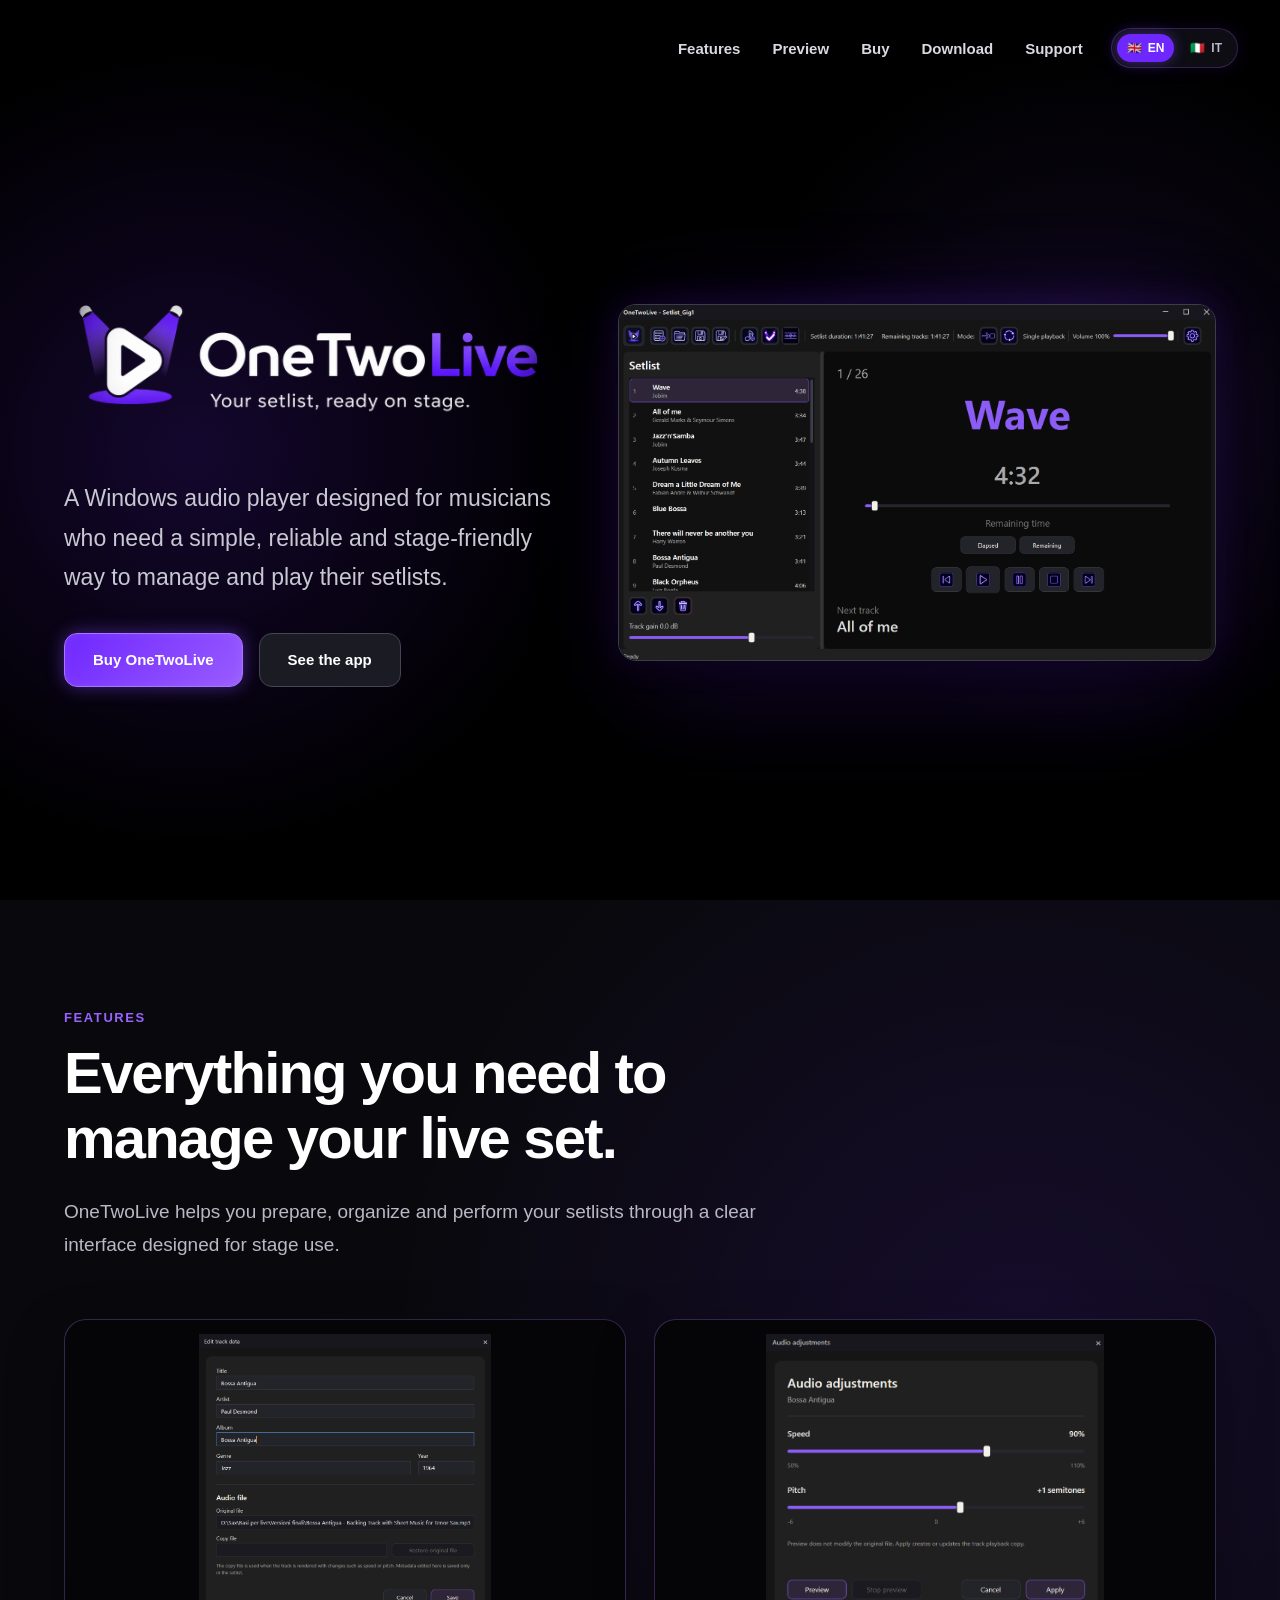
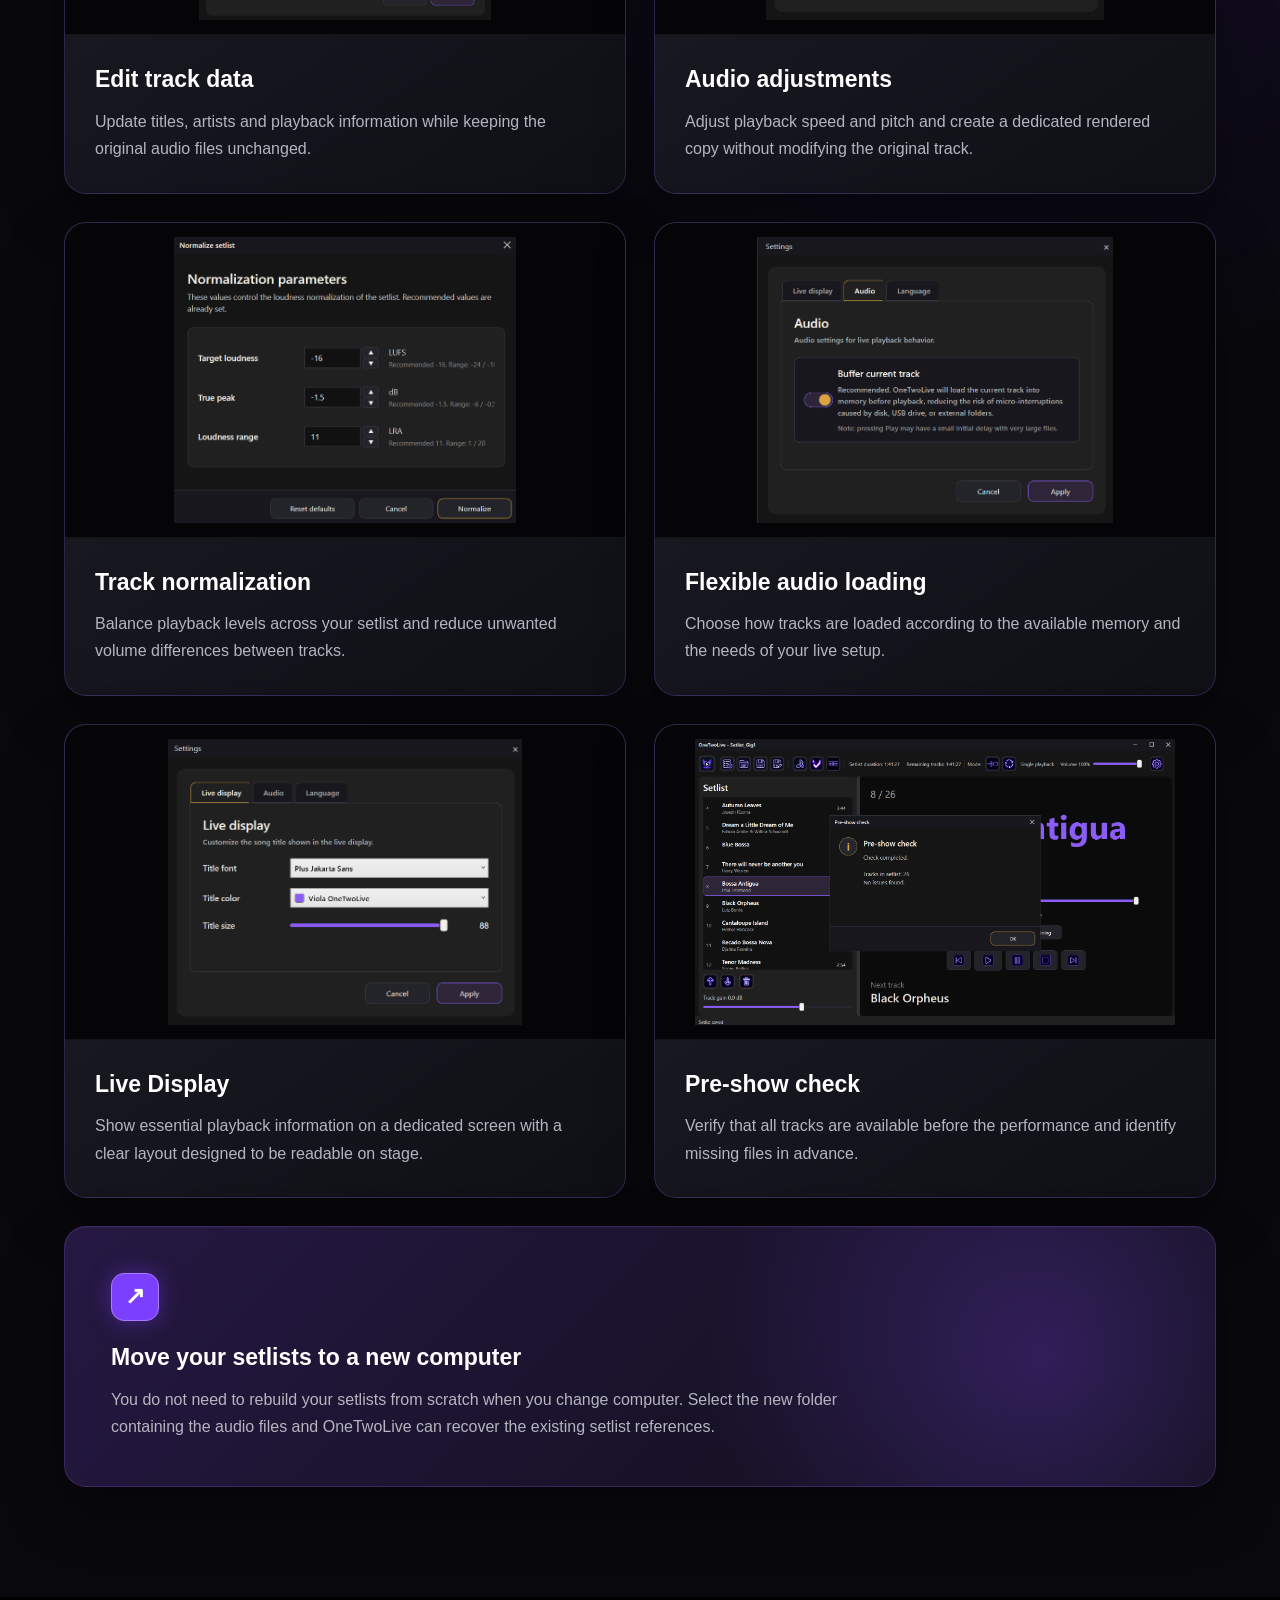
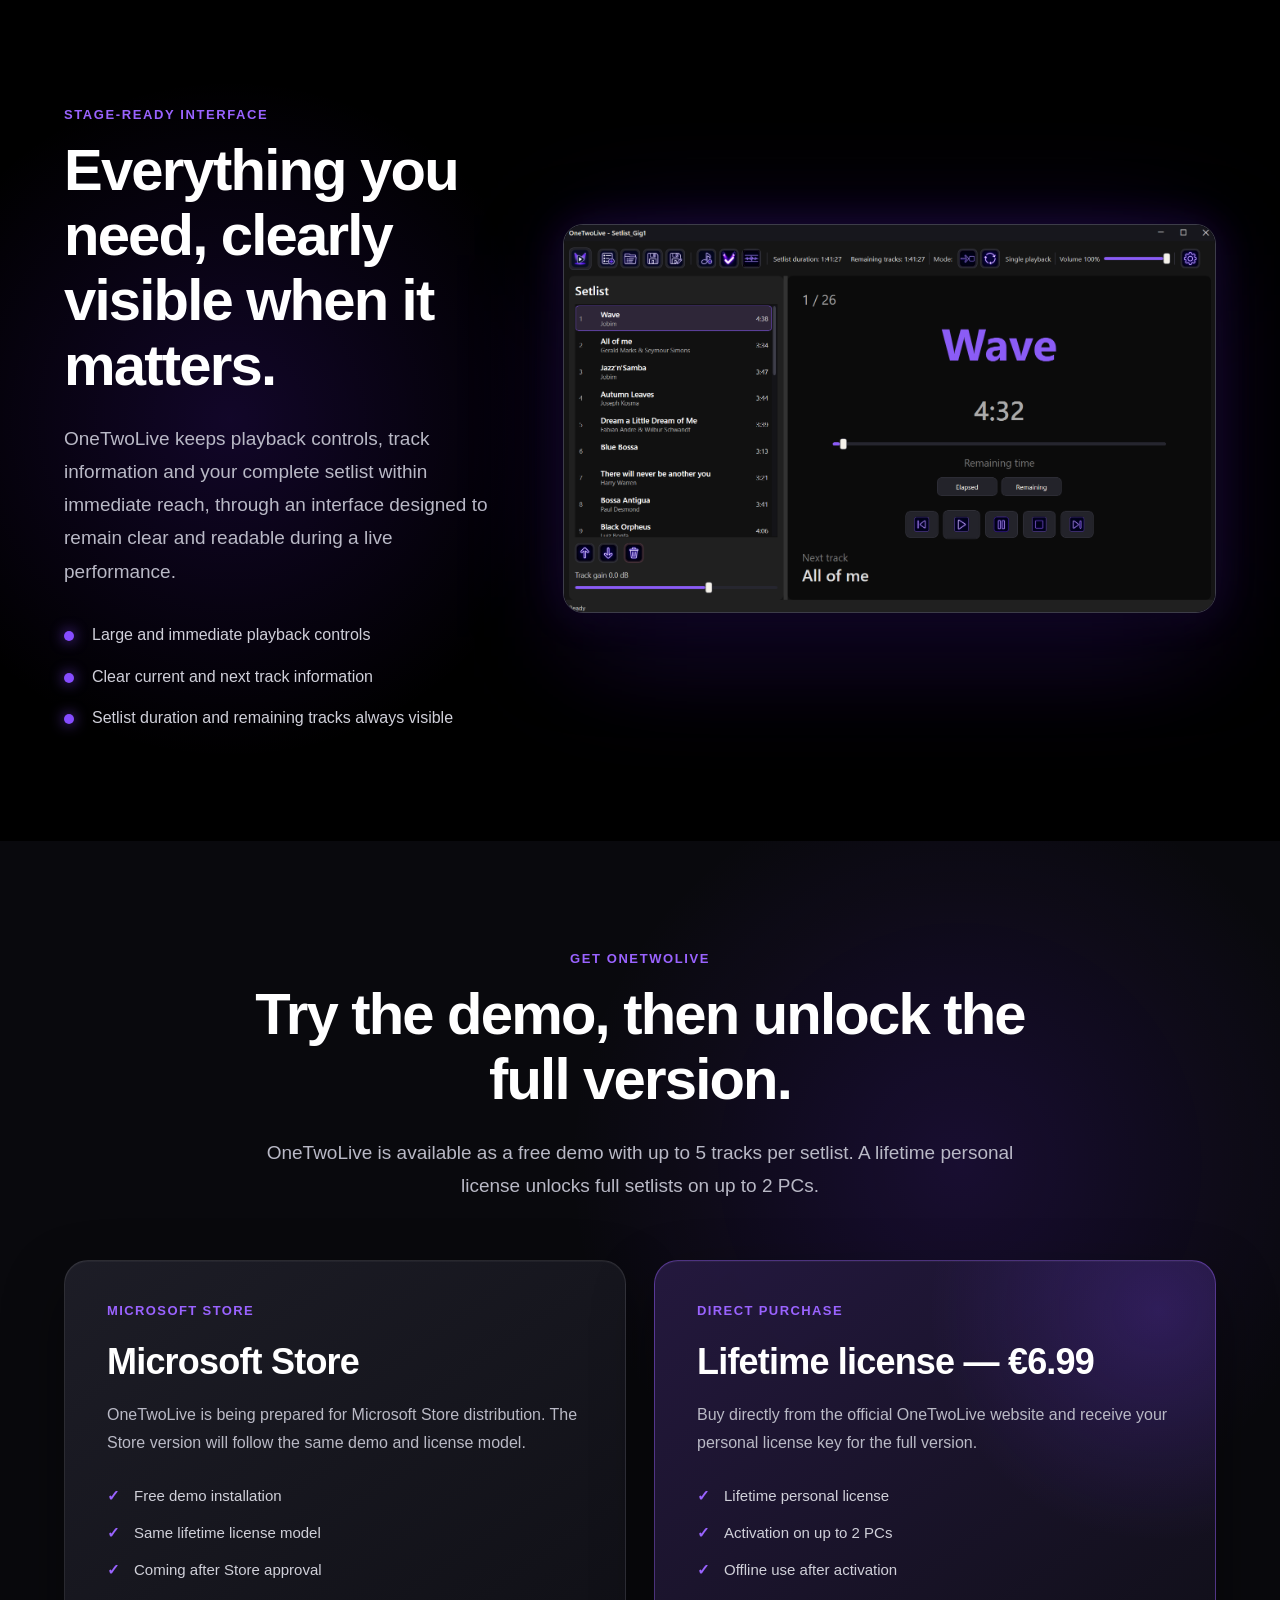
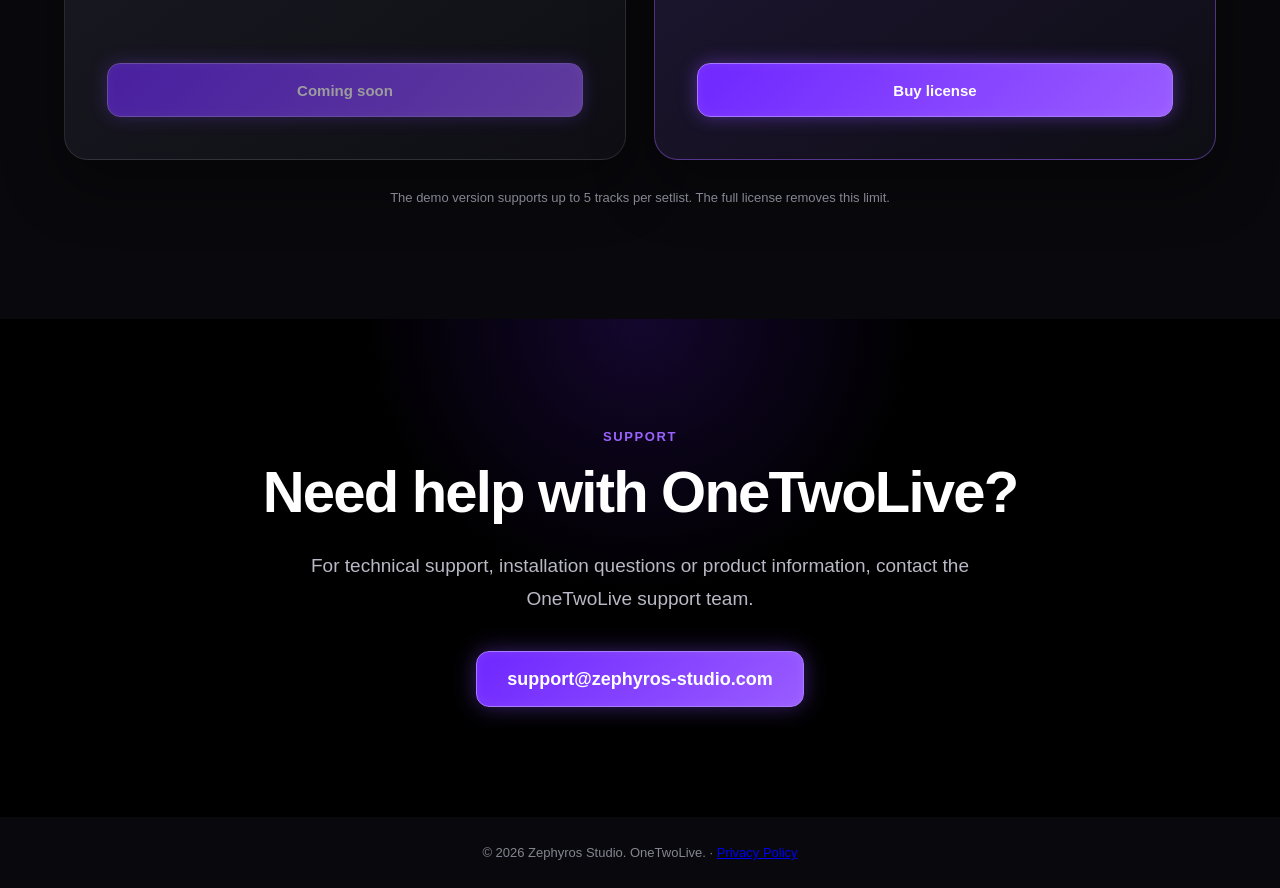
==== index.html @ 13ed81b5 "Add privacy policy pages" ====
<!DOCTYPE html>
<html lang="en">
<head>
  <meta charset="UTF-8">
  <meta name="viewport" content="width=device-width, initial-scale=1.0">
  <meta name="description" content="OneTwoLive is a Windows setlist player for musicians and live performers. Try the free demo, buy a lifetime license, and manage your live set on stage.">
  <meta property="og:type" content="website">
  <meta property="og:site_name" content="OneTwoLive">
  <meta property="og:locale" content="en_US">
  <meta property="og:title" content="OneTwoLive — Your setlist, ready on stage.">
  <meta property="og:description" content="OneTwoLive is a Windows setlist player for musicians and live performers. Try the free demo, buy a lifetime license, and manage your live set on stage.">
  <meta property="og:image" content="https://onetwolive.com/images/onetwolive-promo-square.png">

  <title>OneTwoLive — Your setlist, ready on stage.</title>

  <link rel="icon" href="images/OneTwoLive_icon.ico" type="image/x-icon">
  <link rel="stylesheet" href="styles.css">
</head>

<body>
  <header class="site-header">
  <div class="header-actions">
    <nav class="main-nav" aria-label="Main navigation">
      <a href="#features">Features</a>
      <a href="#preview">Preview</a>
      <a href="#buy">Buy</a>
      <a href="download/">Download</a>
      <a href="#support">Support</a>
    </nav>

    <div class="language-switcher" aria-label="Language selector">
      <a
        class="language-link active"
        href="index.html"
        lang="en"
        aria-current="page"
      >
        <span aria-hidden="true">🇬🇧</span>
        EN
      </a>

      <a
        class="language-link"
        href="it/index.html"
        lang="it"
      >
        <span aria-hidden="true">🇮🇹</span>
        IT
      </a>
    </div>
  </div>
</header>

  <main>
    <section class="hero">
      <div class="hero-content">
        <img
          class="hero-logo"
          src="images/onetwolive-logo-horizontal-dark.png"
          alt="OneTwoLive — Your setlist, ready on stage."
        >

        <p class="hero-description">
          A Windows audio player designed for musicians who need
          a simple, reliable and stage-friendly way to manage
          and play their setlists.
        </p>

        <div class="hero-actions">
          <a class="primary-button" href="buy/">
            Buy OneTwoLive
          </a>

          <a class="secondary-button" href="#preview">
            See the app
          </a>
        </div>
      </div>

      <div class="hero-preview">
        <img
          src="images/onetwolive-app-screenshot.png"
          alt="OneTwoLive application interface"
        >
      </div>
    </section>
    <section id="features" class="features-section">
  <div class="section-container">
    <p class="section-label">Features</p>

    <h2>Everything you need to manage your live set.</h2>

    <p class="section-intro">
      OneTwoLive helps you prepare, organize and perform your setlists
      through a clear interface designed for stage use.
    </p>

    <div class="features-grid">
      <article class="feature-card">
        <img
          src="images/onetwolive-feature-edit-track-data.png"
          alt="Edit track data in OneTwoLive"
        >

        <div class="feature-content">
          <h3>Edit track data</h3>

          <p>
            Update titles, artists and playback information while keeping
            the original audio files unchanged.
          </p>
        </div>
      </article>

      <article class="feature-card">
        <img
          src="images/onetwolive-feature-audio-adjustment.png"
          alt="Audio adjustment in OneTwoLive"
        >

        <div class="feature-content">
          <h3>Audio adjustments</h3>

          <p>
            Adjust playback speed and pitch and create a dedicated rendered
            copy without modifying the original track.
          </p>
        </div>
      </article>

      <article class="feature-card">
        <img
          src="images/onetwolive-feature-normalization.png"
          alt="Track normalization in OneTwoLive"
        >

        <div class="feature-content">
          <h3>Track normalization</h3>

          <p>
            Balance playback levels across your setlist and reduce unwanted
            volume differences between tracks.
          </p>
        </div>
      </article>

      <article class="feature-card">
        <img
          src="images/onetwolive-feature-buffer-current-track.png"
          alt="Audio buffering settings in OneTwoLive"
        >

        <div class="feature-content">
          <h3>Flexible audio loading</h3>

          <p>
            Choose how tracks are loaded according to the available memory
            and the needs of your live setup.
          </p>
        </div>
      </article>

      <article class="feature-card">
        <img
          src="images/onetwolive-feature-live-display.png"
          alt="Live Display settings in OneTwoLive"
        >

        <div class="feature-content">
          <h3>Live Display</h3>

          <p>
            Show essential playback information on a dedicated screen with
            a clear layout designed to be readable on stage.
          </p>
        </div>
      </article>

      <article class="feature-card">
        <img
          src="images/onetwolive-feature-pre-show-check.png"
          alt="Pre-show check in OneTwoLive"
        >

        <div class="feature-content">
          <h3>Pre-show check</h3>

          <p>
            Verify that all tracks are available before the performance and
            identify missing files in advance.
          </p>
        </div>
      </article>

      <article class="feature-card feature-card-text">
        <div class="feature-content">
          <p class="feature-icon" aria-hidden="true">↗</p>

          <h3>Move your setlists to a new computer</h3>

          <p>
            You do not need to rebuild your setlists from scratch when you
            change computer. Select the new folder containing the audio files
            and OneTwoLive can recover the existing setlist references.
          </p>
        </div>
      </article>
    </div>
  </div>
</section>
<section id="preview" class="preview-section">
  <div class="section-container preview-container">
    <div class="preview-copy">
      <p class="section-label">Stage-ready interface</p>

      <h2>Everything you need, clearly visible when it matters.</h2>

      <p class="section-intro">
        OneTwoLive keeps playback controls, track information and your
        complete setlist within immediate reach, through an interface
        designed to remain clear and readable during a live performance.
      </p>

      <ul class="preview-list">
        <li>Large and immediate playback controls</li>
        <li>Clear current and next track information</li>
        <li>Setlist duration and remaining tracks always visible</li>
      </ul>
    </div>

    <div class="preview-image">
      <img
        src="images/onetwolive-app-screenshot.png"
        alt="OneTwoLive main application interface"
      >
    </div>
  </div>
</section>
<section id="buy" class="buy-section">
  <div class="section-container">
    <div class="buy-heading">
      <p class="section-label">Get OneTwoLive</p>

      <h2>Try the demo, then unlock the full version.</h2>

      <p class="section-intro">
        OneTwoLive is available as a free demo with up to 5 tracks per setlist.
        A lifetime personal license unlocks full setlists on up to 2 PCs.
      </p>
    </div>

    <div class="buy-grid">
      <article class="buy-card">
        <p class="buy-card-label">Microsoft Store</p>

        <h3>Microsoft Store</h3>

        <p>
          OneTwoLive is being prepared for Microsoft Store distribution.
          The Store version will follow the same demo and license model.
        </p>

        <ul class="buy-benefits">
          <li>Free demo installation</li>
          <li>Same lifetime license model</li>
          <li>Coming after Store approval</li>
        </ul>

        <a
          class="primary-button buy-button"
          href="#"
          aria-disabled="true"
        >
          Coming soon
        </a>
      </article>

      <article class="buy-card buy-card-direct">
        <p class="buy-card-label">Direct purchase</p>

        <h3>Lifetime license — €6.99</h3>

        <p>
          Buy directly from the official OneTwoLive website and receive
          your personal license key for the full version.
        </p>

        <ul class="buy-benefits">
          <li>Lifetime personal license</li>
          <li>Activation on up to 2 PCs</li>
          <li>Offline use after activation</li>
        </ul>

        <a
          class="primary-button buy-button"
          href="buy/"
        >
          Buy license
        </a>
      </article>
    </div>

    <p class="buy-note">
      The demo version supports up to 5 tracks per setlist. The full license removes this limit.
    </p>
  </div>
</section>
<section id="support" class="support-section">
  <div class="section-container support-container">
    <p class="section-label">Support</p>

    <h2>Need help with OneTwoLive?</h2>

    <p class="section-intro">
      For technical support, installation questions or product information,
      contact the OneTwoLive support team.
    </p>

    <a
      class="support-email"
      href="mailto:support@zephyros-studio.com"
    >
      support@zephyros-studio.com
    </a>
  </div>
</section>
  </main>
  <footer class="site-footer">
  <p>
    © 2026 Zephyros Studio. OneTwoLive.
    · <a href="/privacy/">Privacy Policy</a>
  </p>
</footer>
</body>
</html>
---- styles.css ----
* {
  box-sizing: border-box;
}

html {
  scroll-behavior: smooth;
}

body {
  margin: 0;
  min-height: 100vh;

  font-family: Arial, sans-serif;
  color: #ffffff;
  background: #000000;
}

.site-header {
  position: absolute;
  top: 0;
  left: 0;
  z-index: 10;

  width: 100%;
  padding: 28px 42px;

  display: flex;
  justify-content: flex-end;
}

.header-actions {
  display: flex;
  align-items: center;
  gap: 28px;
}

.language-switcher {
  display: flex;
  align-items: center;
  gap: 6px;

  padding: 5px;

  background: rgba(18, 18, 26, 0.74);
  border: 1px solid rgba(155, 99, 255, 0.25);
  border-radius: 999px;

  backdrop-filter: blur(10px);
  box-shadow: 0 0 18px rgba(111, 39, 255, 0.12);
}

.language-link {
  display: inline-flex;
  align-items: center;
  gap: 6px;

  padding: 7px 10px;

  color: #b9b9c6;
  border-radius: 999px;

  font-size: 12px;
  font-weight: 700;
  text-decoration: none;

  transition:
    color 0.2s ease,
    background 0.2s ease,
    box-shadow 0.2s ease;
}

.language-link:hover {
  color: #ffffff;
  background: rgba(255, 255, 255, 0.08);
}

.language-link.active {
  color: #ffffff;
  background: #6f27ff;
  box-shadow: 0 0 14px rgba(134, 76, 255, 0.45);
}

.main-nav {
  display: flex;
  align-items: center;
  gap: 32px;
}

.main-nav a {
  position: relative;

  color: #d9d9e3;
  font-size: 15px;
  font-weight: 600;
  text-decoration: none;
}

.main-nav a::after {
  content: "";

  position: absolute;
  left: 0;
  bottom: -8px;

  width: 0;
  height: 2px;

  background: #864cff;
  box-shadow: 0 0 10px rgba(134, 76, 255, 0.9);

  transition: width 0.25s ease;
}

.main-nav a:hover {
  color: #ffffff;
}

.main-nav a:hover::after {
  width: 100%;
}

.hero {
  min-height: 100vh;
  padding: 135px 5vw 70px;

  display: grid;
  grid-template-columns: minmax(0, 0.9fr) minmax(0, 1.1fr);
  align-items: center;
  gap: 64px;

  background:
    radial-gradient(
      circle at 15% 50%,
      rgba(111, 39, 255, 0.18),
      transparent 34%
    ),
    radial-gradient(
      circle at 85% 45%,
      rgba(134, 76, 255, 0.12),
      transparent 30%
    ),
    #000000;
}

.hero-content {
  max-width: 650px;
}

.hero-logo {
  display: block;
  mix-blend-mode: screen;
  width: min(100%, 700px);
  height: auto;
  margin-bottom: 38px;
}

.hero-description {
  max-width: 620px;
  margin: 0 0 36px;

  color: #c8c8d2;
  font-size: clamp(18px, 2vw, 23px);
  line-height: 1.7;
}

.hero-actions {
  display: flex;
  flex-wrap: wrap;
  gap: 16px;
}

.primary-button,
.secondary-button {
  min-height: 54px;
  padding: 0 28px;

  display: inline-flex;
  align-items: center;
  justify-content: center;

  border-radius: 13px;

  font-size: 15px;
  font-weight: 700;
  text-decoration: none;

  transition:
    transform 0.2s ease,
    box-shadow 0.2s ease,
    background 0.2s ease;
}

.primary-button {
  color: #ffffff;
  background: linear-gradient(135deg, #6f27ff, #995cff);
  border: 1px solid #a775ff;

  box-shadow:
    0 0 18px rgba(134, 76, 255, 0.45),
    inset 0 0 12px rgba(255, 255, 255, 0.08);
}

.primary-button:hover {
  transform: translateY(-2px);

  box-shadow:
    0 0 28px rgba(134, 76, 255, 0.7),
    inset 0 0 12px rgba(255, 255, 255, 0.12);
}

.secondary-button {
  color: #ffffff;
  background: #1b1b24;
  border: 1px solid #454554;
}

.secondary-button:hover {
  transform: translateY(-2px);
  background: #252531;
  box-shadow: 0 0 20px rgba(134, 76, 255, 0.2);
}

.hero-preview {
  position: relative;
}

.hero-preview::before {
  content: "";

  position: absolute;
  inset: 8% 5% -4% 5%;
  z-index: 0;

  background: rgba(111, 39, 255, 0.3);
  filter: blur(55px);
}

.hero-preview img {
  position: relative;
  z-index: 1;

  display: block;
  width: 100%;
  height: auto;

  border: 1px solid #3d3d49;
  border-radius: 18px;

  box-shadow:
    0 28px 70px rgba(0, 0, 0, 0.65),
    0 0 35px rgba(111, 39, 255, 0.18);
}

.section-container {
  width: min(1180px, 100%);
  margin: 0 auto;
}

.features-section {
  padding: 110px 5vw;
  background:
    radial-gradient(
      circle at 80% 20%,
      rgba(111, 39, 255, 0.13),
      transparent 30%
    ),
    #09090d;
}

.section-label {
  margin: 0 0 16px;

  color: #9a63ff;
  font-size: 13px;
  font-weight: 700;
  letter-spacing: 1.6px;
  text-transform: uppercase;
}

.features-section h2 {
  max-width: 820px;
  margin: 0 0 24px;

  color: #ffffff;
  font-size: clamp(36px, 5vw, 58px);
  line-height: 1.12;
  letter-spacing: -1.8px;
}

.section-intro {
  max-width: 760px;
  margin: 0 0 58px;

  color: #b9b9c6;
  font-size: 19px;
  line-height: 1.75;
}

.features-grid {
  display: grid;
  grid-template-columns: repeat(2, minmax(0, 1fr));
  gap: 28px;
}

.feature-card {
  overflow: hidden;

  display: flex;
  flex-direction: column;

  background: linear-gradient(
    145deg,
    rgba(30, 30, 40, 0.96),
    rgba(15, 15, 22, 0.98)
  );

  border: 1px solid rgba(155, 99, 255, 0.22);
  border-radius: 22px;

  box-shadow:
    0 22px 55px rgba(0, 0, 0, 0.34),
    inset 0 1px 0 rgba(255, 255, 255, 0.03);

  transition:
    transform 0.25s ease,
    border-color 0.25s ease,
    box-shadow 0.25s ease;
}

.feature-card:hover {
  transform: translateY(-5px);
  border-color: rgba(155, 99, 255, 0.52);

  box-shadow:
    0 28px 68px rgba(0, 0, 0, 0.46),
    0 0 26px rgba(111, 39, 255, 0.12);
}

.feature-card > img {
  display: block;
  width: 100%;
  aspect-ratio: 16 / 9;
  padding: 14px;

  object-fit: contain;
  object-position: center;

  background: #050507;
  border-bottom: 1px solid rgba(255, 255, 255, 0.06);
}

.feature-content {
  padding: 30px;
}

.feature-content h3 {
  margin: 0 0 14px;

  color: #ffffff;
  font-size: 23px;
  line-height: 1.25;
}

.feature-content p {
  margin: 0;

  color: #b5b5c0;
  font-size: 16px;
  line-height: 1.7;
}

.feature-card-text {
  grid-column: 1 / -1;

  min-height: 260px;

  justify-content: center;

  background:
    radial-gradient(
      circle at 85% 50%,
      rgba(133, 71, 255, 0.26),
      transparent 34%
    ),
    linear-gradient(
      135deg,
      rgba(39, 25, 70, 0.96),
      rgba(15, 15, 22, 0.98)
    );
}

.feature-card-text .feature-content {
  max-width: 820px;
  padding: 46px;
}

.feature-icon {
  width: 48px;
  height: 48px;
  margin: 0 0 22px !important;

  display: flex;
  align-items: center;
  justify-content: center;

  color: #ffffff !important;
  background: #7b3fff;
  border: 1px solid #aa7aff;
  border-radius: 13px;

  font-size: 24px !important;
  font-weight: 700;

  box-shadow: 0 0 22px rgba(123, 63, 255, 0.42);
}

.preview-section {
  padding: 110px 5vw;
  background:
    radial-gradient(
      circle at 18% 50%,
      rgba(111, 39, 255, 0.16),
      transparent 30%
    ),
    #000000;
}

.preview-container {
  display: grid;
  grid-template-columns: minmax(0, 0.8fr) minmax(0, 1.2fr);
  align-items: center;
  gap: 64px;
}

.preview-copy h2 {
  max-width: 720px;
  margin: 0 0 24px;

  color: #ffffff;
  font-size: clamp(36px, 5vw, 58px);
  line-height: 1.12;
  letter-spacing: -1.8px;
}

.preview-copy .section-intro {
  margin-bottom: 34px;
}

.preview-list {
  margin: 0;
  padding: 0;

  display: grid;
  gap: 16px;

  list-style: none;
}

.preview-list li {
  position: relative;
  padding-left: 28px;

  color: #d0d0da;
  font-size: 16px;
  line-height: 1.6;
}

.preview-list li::before {
  content: "";

  position: absolute;
  top: 9px;
  left: 0;

  width: 10px;
  height: 10px;

  background: #864cff;
  border-radius: 50%;

  box-shadow: 0 0 14px rgba(134, 76, 255, 0.85);
}

.preview-image {
  position: relative;
}

.preview-image::before {
  content: "";

  position: absolute;
  inset: 8% 4% -6% 4%;
  z-index: 0;

  background: rgba(111, 39, 255, 0.32);
  filter: blur(60px);
}

.preview-image img {
  position: relative;
  z-index: 1;

  display: block;
  width: 100%;
  height: auto;

  border: 1px solid #3d3d49;
  border-radius: 20px;

  box-shadow:
    0 30px 80px rgba(0, 0, 0, 0.72),
    0 0 40px rgba(111, 39, 255, 0.2);
}

.buy-section {
  padding: 110px 5vw;

  background:
    radial-gradient(
      circle at 75% 30%,
      rgba(111, 39, 255, 0.15),
      transparent 32%
    ),
    #09090d;
}

.buy-heading {
  text-align: center;
}

.buy-heading h2 {
  max-width: 820px;
  margin: 0 auto 24px;

  color: #ffffff;
  font-size: clamp(36px, 5vw, 58px);
  line-height: 1.12;
  letter-spacing: -1.8px;
}

.buy-heading .section-intro {
  margin-left: auto;
  margin-right: auto;
}

.buy-grid {
  display: grid;
  grid-template-columns: repeat(2, minmax(0, 1fr));
  gap: 28px;
}

.buy-card {
  min-height: 500px;
  padding: 42px;

  display: flex;
  flex-direction: column;
  align-items: flex-start;

  background: linear-gradient(
    145deg,
    rgba(30, 30, 40, 0.96),
    rgba(14, 14, 20, 0.99)
  );

  border: 1px solid rgba(255, 255, 255, 0.1);
  border-radius: 24px;

  box-shadow:
    0 24px 60px rgba(0, 0, 0, 0.4),
    inset 0 1px 0 rgba(255, 255, 255, 0.04);
}

.buy-card-direct {
  border-color: rgba(155, 99, 255, 0.42);

  background:
    radial-gradient(
      circle at 90% 10%,
      rgba(123, 63, 255, 0.22),
      transparent 34%
    ),
    linear-gradient(
      145deg,
      rgba(37, 25, 64, 0.96),
      rgba(14, 14, 20, 0.99)
    );
}

.buy-card-label {
  margin: 0 0 22px;

  color: #9a63ff;
  font-size: 13px;
  font-weight: 700;
  letter-spacing: 1.4px;
  text-transform: uppercase;
}

.buy-card h3 {
  margin: 0 0 18px;

  color: #ffffff;
  font-size: clamp(27px, 3vw, 36px);
  line-height: 1.2;
  letter-spacing: -0.8px;
}

.buy-card > p:not(.buy-card-label) {
  margin: 0 0 28px;

  color: #b9b9c5;
  font-size: 16px;
  line-height: 1.7;
}

.buy-benefits {
  margin: 0 0 34px;
  padding: 0;

  display: grid;
  gap: 14px;

  list-style: none;
}

.buy-benefits li {
  position: relative;
  padding-left: 27px;

  color: #d0d0d9;
  font-size: 15px;
  line-height: 1.55;
}

.buy-benefits li::before {
  content: "✓";

  position: absolute;
  top: 0;
  left: 0;

  color: #9a63ff;
  font-weight: 700;
}

.buy-button {
  width: 100%;
  margin-top: auto;
}

.buy-button[aria-disabled="true"] {
  cursor: not-allowed;
  opacity: 0.58;
  pointer-events: none;
}

.buy-note {
  margin: 28px 0 0;

  color: #858592;
  font-size: 13px;
  line-height: 1.6;
  text-align: center;
}

.support-section {
  padding: 110px 5vw;
  background:
    radial-gradient(
      circle at 50% 0%,
      rgba(111, 39, 255, 0.18),
      transparent 34%
    ),
    #000000;
}

.support-container {
  text-align: center;
}

.support-section h2 {
  max-width: 820px;
  margin: 0 auto 24px;

  color: #ffffff;
  font-size: clamp(36px, 5vw, 58px);
  line-height: 1.12;
  letter-spacing: -1.8px;
}

.support-section .section-intro {
  max-width: 720px;
  margin: 0 auto 36px;
}

.support-email {
  display: inline-flex;
  align-items: center;
  justify-content: center;

  min-height: 56px;
  padding: 0 30px;

  color: #ffffff;
  background: linear-gradient(135deg, #6f27ff, #995cff);
  border: 1px solid #aa7aff;
  border-radius: 13px;

  font-size: clamp(15px, 2vw, 18px);
  font-weight: 700;
  text-decoration: none;

  box-shadow:
    0 0 22px rgba(134, 76, 255, 0.42),
    inset 0 0 12px rgba(255, 255, 255, 0.08);

  transition:
    transform 0.2s ease,
    box-shadow 0.2s ease;
}

.support-email:hover {
  transform: translateY(-3px);

  box-shadow:
    0 0 32px rgba(134, 76, 255, 0.68),
    inset 0 0 12px rgba(255, 255, 255, 0.12);
}

.site-footer {
  padding: 28px 24px;

  color: #858592;
  background: #09090d;

  font-size: 13px;
  text-align: center;
}

.site-footer p {
  margin: 0;
}

@media (max-width: 1000px) {
  .hero {
    grid-template-columns: 1fr;
    gap: 48px;
  }

  .hero-content {
    max-width: 760px;
    margin: 0 auto;
    text-align: center;
  }

  .hero-logo {
    margin-left: auto;
    margin-right: auto;
  }

  .hero-description {
    margin-left: auto;
    margin-right: auto;
  }

  .hero-actions {
    justify-content: center;
  }

  .hero-preview {
    width: min(100%, 900px);
    margin: 0 auto;
  }

    .features-grid {
    grid-template-columns: 1fr;
  }

  .feature-card-text {
    grid-column: auto;
  }
    .preview-container {
    grid-template-columns: 1fr;
    gap: 44px;
  }

  .preview-copy {
    text-align: center;
  }

  .preview-copy .section-intro {
    margin-left: auto;
    margin-right: auto;
  }

  .preview-list {
    width: fit-content;
    margin: 0 auto;
    text-align: left;
  }
    .buy-grid {
    grid-template-columns: 1fr;
  }

  .buy-card {
    min-height: 0;
  }
}

@media (max-width: 700px) {
  .site-header {
    padding: 22px 18px;
  }

  .main-nav {
    gap: 16px;
  }

  .main-nav a {
    font-size: 13px;
  }

  .hero {
    padding: 115px 18px 54px;
  }

  .hero-actions {
    flex-direction: column;
  }

  .primary-button,
  .secondary-button {
    width: 100%;
  }
    .features-section {
    padding: 80px 18px;
  }

  .section-intro {
    margin-bottom: 42px;
  }

  .feature-content {
    padding: 25px;
  }

  .feature-card-text .feature-content {
    padding: 32px 25px;
  }
    .preview-section {
    padding: 80px 18px;
  }
    .buy-section {
    padding: 80px 18px;
  }

  .buy-card {
    padding: 32px 26px;
  }
    .support-section {
    padding: 80px 18px;
  }

  .support-email {
    width: 100%;
    padding: 0 18px;
  }
    .header-actions {
    gap: 14px;
  }

  .language-switcher {
    gap: 2px;
    padding: 3px;
  }

  .language-link {
    padding: 6px 7px;
    font-size: 11px;
  }
}

@media (max-width: 470px) {
  .main-nav {
    width: 100%;
    justify-content: space-between;
    gap: 8px;
  }

  .main-nav a {
    font-size: 12px;
  }
    .header-actions {
    width: 100%;
    justify-content: space-between;
  }
}

.site-header-static {
  position: relative;
  background: rgba(5, 5, 8, 0.94);
  border-bottom: 1px solid rgba(155, 99, 255, 0.18);
}

.page-hero {
  padding: 105px 5vw 90px;
  background:
    radial-gradient(circle at 18% 34%, rgba(111, 39, 255, 0.18), transparent 32%),
    radial-gradient(circle at 86% 46%, rgba(134, 76, 255, 0.12), transparent 30%),
    #000000;
}

.compact-page-hero {
  min-height: calc(100vh - 110px);
  display: flex;
  align-items: center;
}

.page-hero-grid {
  display: grid;
  grid-template-columns: minmax(0, 0.95fr) minmax(280px, 0.75fr);
  align-items: center;
  gap: 56px;
}

.page-hero h1 {
  max-width: 840px;
  margin: 0 0 26px;
  color: #ffffff;
  font-size: clamp(42px, 6vw, 72px);
  line-height: 1.06;
  letter-spacing: -2px;
}

.page-actions {
  margin-top: 28px;
}

.page-note {
  margin: 22px 0 0;
  color: #9696a4;
  font-size: 14px;
  line-height: 1.65;
}

.page-note code {
  color: #d8c8ff;
  background: rgba(255, 255, 255, 0.07);
  border: 1px solid rgba(155, 99, 255, 0.25);
  border-radius: 6px;
  padding: 2px 6px;
}

.license-price-card {
  width: fit-content;
  padding: 18px 22px;
  display: grid;
  gap: 4px;
  background: linear-gradient(145deg, rgba(31, 22, 55, 0.98), rgba(15, 15, 22, 0.98));
  border: 1px solid rgba(155, 99, 255, 0.42);
  border-radius: 18px;
  box-shadow: 0 0 28px rgba(111, 39, 255, 0.18);
}

.price-main {
  color: #ffffff;
  font-size: clamp(38px, 5vw, 56px);
  font-weight: 800;
  line-height: 1;
}

.price-note {
  color: #b9b9c6;
  font-size: 14px;
  font-weight: 700;
  text-transform: uppercase;
  letter-spacing: 0.8px;
}

.promo-card {
  position: relative;
}

.promo-card::before {
  content: "";
  position: absolute;
  inset: 10% 7% -4% 7%;
  z-index: 0;
  background: rgba(111, 39, 255, 0.35);
  filter: blur(58px);
}

.promo-card img {
  position: relative;
  z-index: 1;
  display: block;
  width: 100%;
  height: auto;
  border: 1px solid #3d3d49;
  border-radius: 24px;
  box-shadow: 0 30px 80px rgba(0, 0, 0, 0.72), 0 0 38px rgba(111, 39, 255, 0.2);
}

.info-section {
  padding: 90px 5vw;
  background: #09090d;
}

.info-grid {
  display: grid;
  grid-template-columns: repeat(2, minmax(0, 1fr));
  gap: 28px;
}

.info-card {
  padding: 36px;
  background: linear-gradient(145deg, rgba(30, 30, 40, 0.96), rgba(14, 14, 20, 0.99));
  border: 1px solid rgba(155, 99, 255, 0.22);
  border-radius: 22px;
}

.info-card h2 {
  margin: 0 0 18px;
  color: #ffffff;
  font-size: clamp(26px, 3vw, 34px);
  line-height: 1.2;
}

.info-card p {
  margin: 0;
  color: #b9b9c6;
  font-size: 16px;
  line-height: 1.7;
}

.narrow-page {
  max-width: 880px;
}

.license-key-box {
  margin: 34px 0;
  padding: 26px;
  display: grid;
  gap: 14px;
  background: linear-gradient(145deg, rgba(31, 22, 55, 0.98), rgba(15, 15, 22, 0.98));
  border: 1px solid rgba(155, 99, 255, 0.42);
  border-radius: 20px;
}

.license-key-box span {
  color: #9a63ff;
  font-size: 13px;
  font-weight: 800;
  letter-spacing: 1.3px;
  text-transform: uppercase;
}

.license-key-box code {
  overflow-wrap: anywhere;
  color: #ffffff;
  font-size: clamp(18px, 2vw, 24px);
  line-height: 1.4;
}

.small-button {
  width: fit-content;
  min-height: 42px;
  padding: 0 18px;
  font-size: 13px;
}

.primary-button[aria-disabled="true"],
.secondary-button[aria-disabled="true"] {
  cursor: not-allowed;
  opacity: 0.58;
  pointer-events: none;
}

@media (max-width: 1000px) {
  .page-hero-grid,
  .info-grid {
    grid-template-columns: 1fr;
  }

  .page-hero-grid {
    text-align: center;
  }

  .license-price-card {
    margin-left: auto;
    margin-right: auto;
  }

  .compact-page-hero {
    min-height: auto;
  }
}

@media (max-width: 700px) {
  .page-hero {
    padding: 72px 18px 64px;
  }

  .info-section {
    padding: 72px 18px;
  }

  .info-card {
    padding: 28px 24px;
  }
}
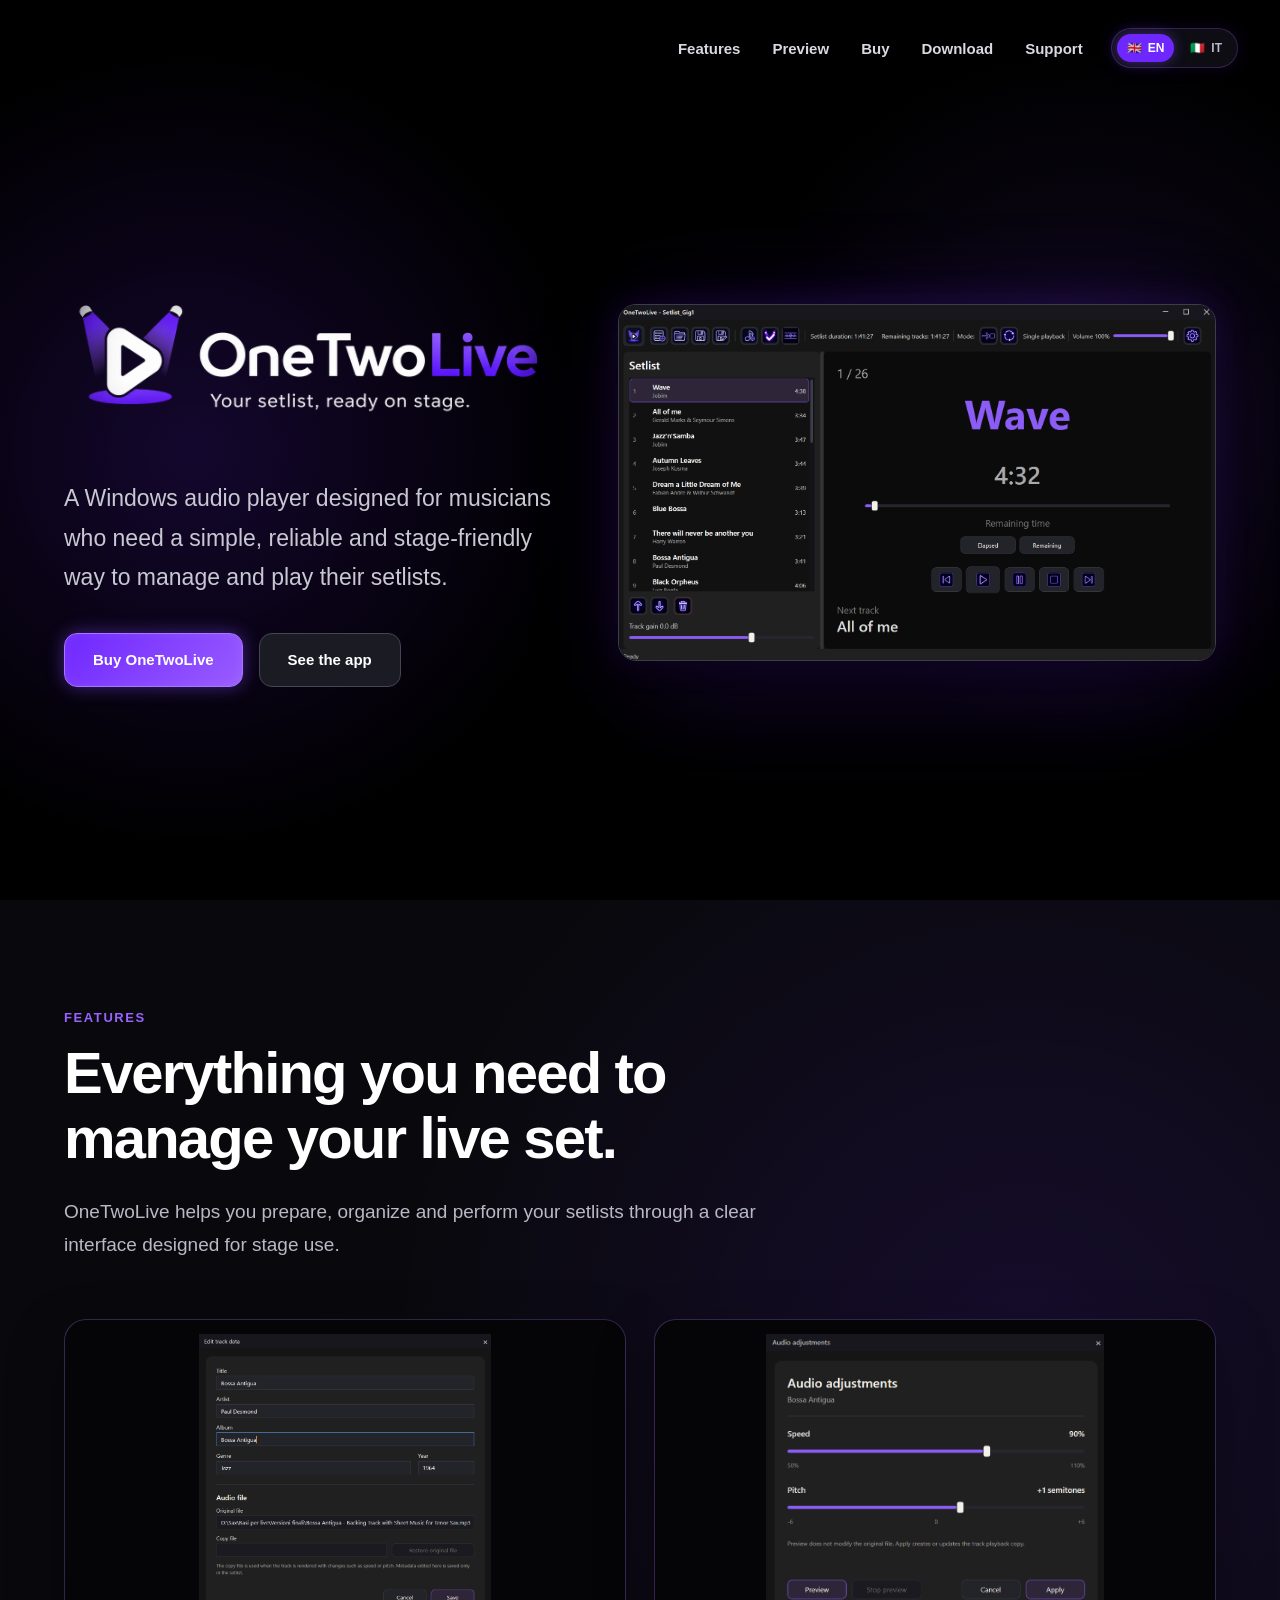
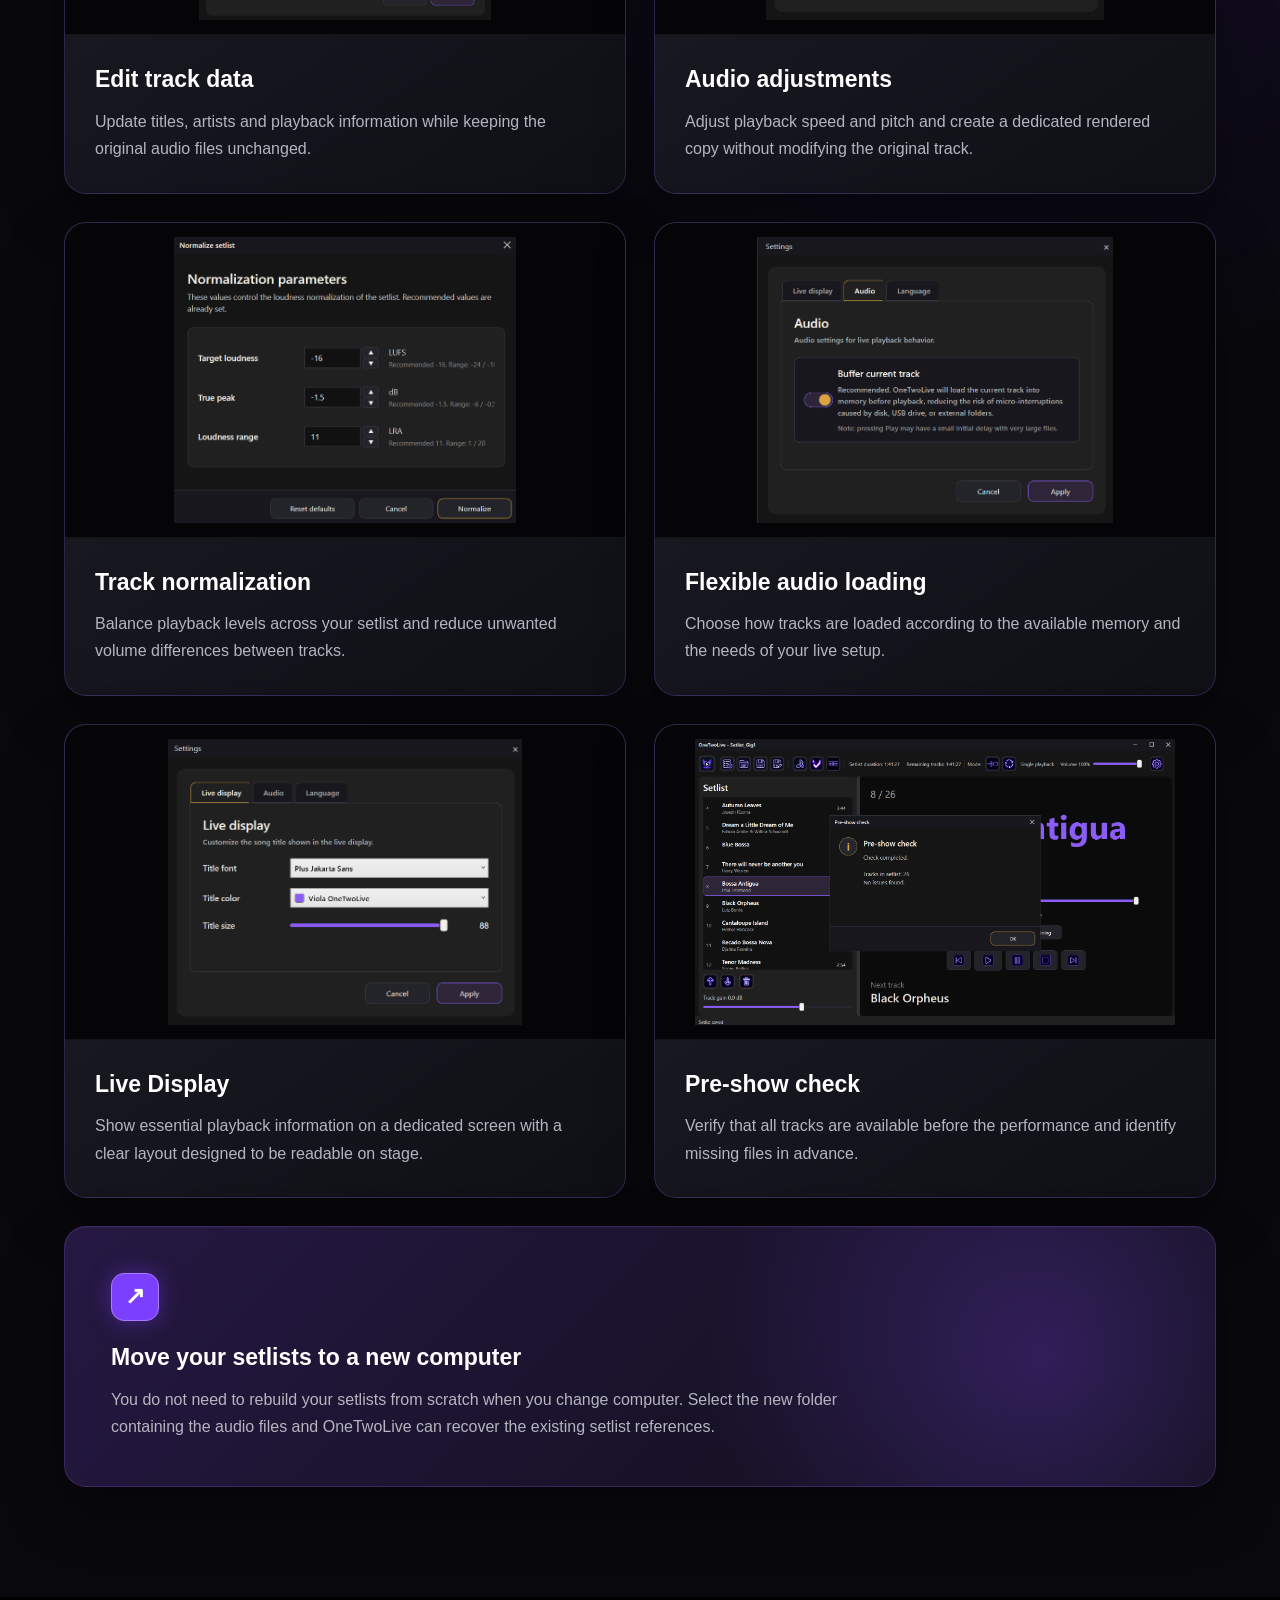
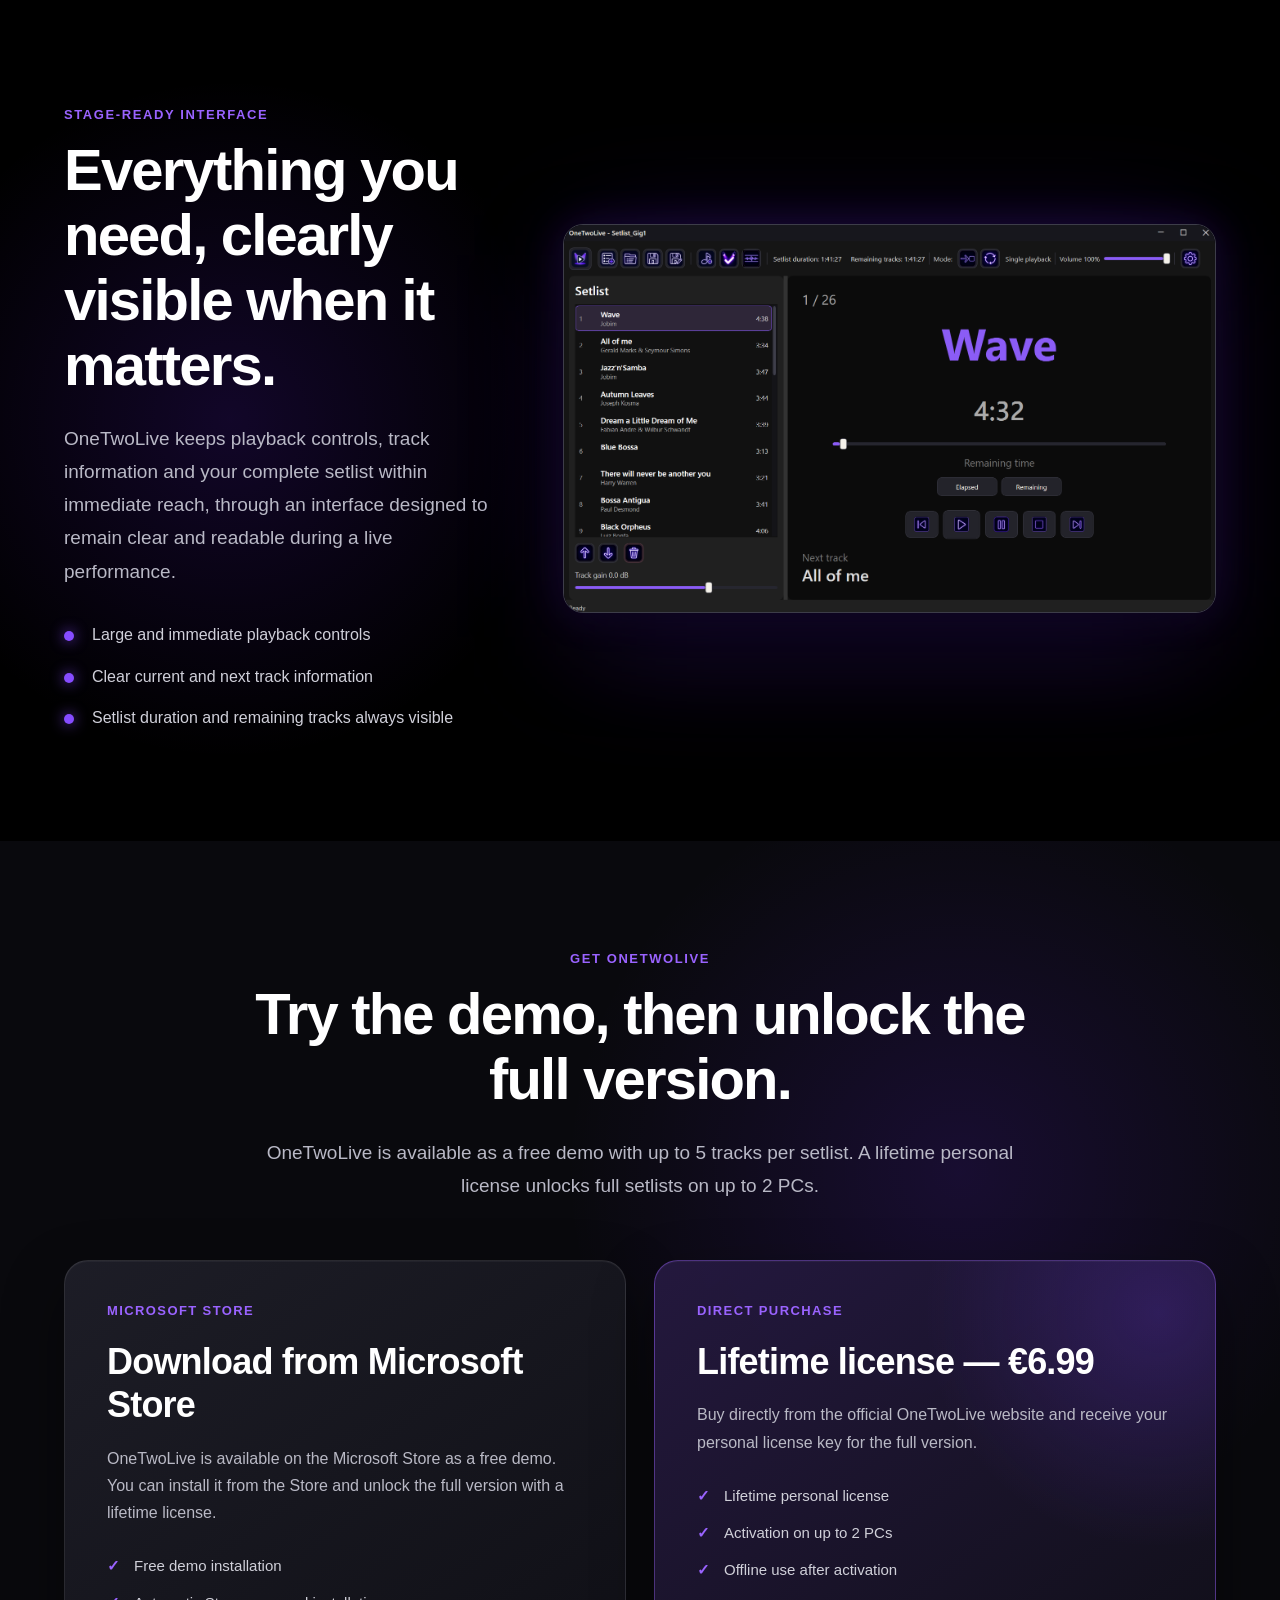
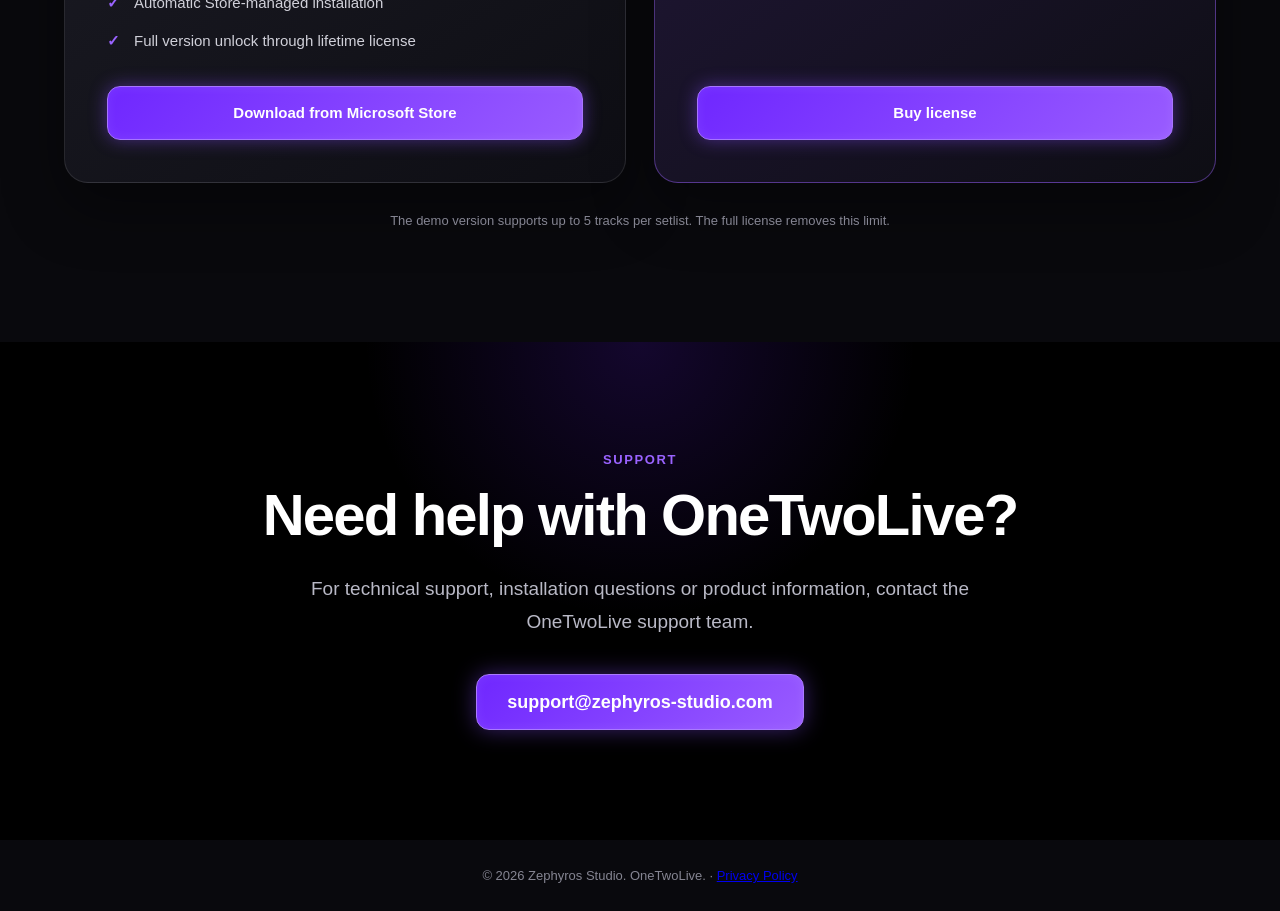
==== commit bf958aa2: "Update Microsoft Store links on OneTwoLive homepage" ====
--- a/index.html
+++ b/index.html
@@ -3,15 +3,18 @@
 <head>
   <meta charset="UTF-8">
   <meta name="viewport" content="width=device-width, initial-scale=1.0">
-  <meta name="description" content="OneTwoLive is a Windows setlist player for musicians and live performers. Try the free demo, buy a lifetime license, and manage your live set on stage.">
+  <meta name="description" content="OneTwoLive is a Windows setlist player for live musicians. Organize tracks, play backing tracks on stage, adjust speed, pitch and gain, and try the free demo.">
   <meta property="og:type" content="website">
   <meta property="og:site_name" content="OneTwoLive">
-  <meta property="og:locale" content="en_US">
-  <meta property="og:title" content="OneTwoLive — Your setlist, ready on stage.">
-  <meta property="og:description" content="OneTwoLive is a Windows setlist player for musicians and live performers. Try the free demo, buy a lifetime license, and manage your live set on stage.">
-  <meta property="og:image" content="https://onetwolive.com/images/onetwolive-promo-square.png">
-
-  <title>OneTwoLive — Your setlist, ready on stage.</title>
+  <meta property="og:locale" content="en_US"> 
+<meta property="og:title" content="OneTwoLive | Windows Setlist Player for Live Musicians">
+<meta property="og:description" content="Organize your setlist, play backing tracks on stage, and control speed, pitch and gain with OneTwoLive, a Windows app for live musicians.">
+  <link rel="canonical" href="https://onetwolive.com/">
+<link rel="alternate" hreflang="en" href="https://onetwolive.com/">
+<link rel="alternate" hreflang="it" href="https://onetwolive.com/it/">
+<link rel="alternate" hreflang="x-default" href="https://onetwolive.com/">
+
+ <title>OneTwoLive | Windows Setlist Player for Live Musicians</title>
 
   <link rel="icon" href="images/OneTwoLive_icon.ico" type="image/x-icon">
   <link rel="stylesheet" href="styles.css">
@@ -250,30 +253,32 @@
     </div>
 
     <div class="buy-grid">
-      <article class="buy-card">
-        <p class="buy-card-label">Microsoft Store</p>
-
-        <h3>Microsoft Store</h3>
-
-        <p>
-          OneTwoLive is being prepared for Microsoft Store distribution.
-          The Store version will follow the same demo and license model.
-        </p>
-
-        <ul class="buy-benefits">
-          <li>Free demo installation</li>
-          <li>Same lifetime license model</li>
-          <li>Coming after Store approval</li>
-        </ul>
-
-        <a
-          class="primary-button buy-button"
-          href="#"
-          aria-disabled="true"
-        >
-          Coming soon
-        </a>
-      </article>
+     <article class="buy-card">
+  <p class="buy-card-label">Microsoft Store</p>
+
+  <h3>Download from Microsoft Store</h3>
+
+  <p>
+    OneTwoLive is available on the Microsoft Store as a free demo.
+    You can install it from the Store and unlock the full version
+    with a lifetime license.
+  </p>
+
+  <ul class="buy-benefits">
+    <li>Free demo installation</li>
+    <li>Automatic Store-managed installation</li>
+    <li>Full version unlock through lifetime license</li>
+  </ul>
+
+  <a
+    class="primary-button buy-button"
+    href="https://apps.microsoft.com/detail/9PFRFD6CL703"
+    target="_blank"
+    rel="noopener"
+  >
+    Download from Microsoft Store
+  </a>
+</article>
 
       <article class="buy-card buy-card-direct">
         <p class="buy-card-label">Direct purchase</p>
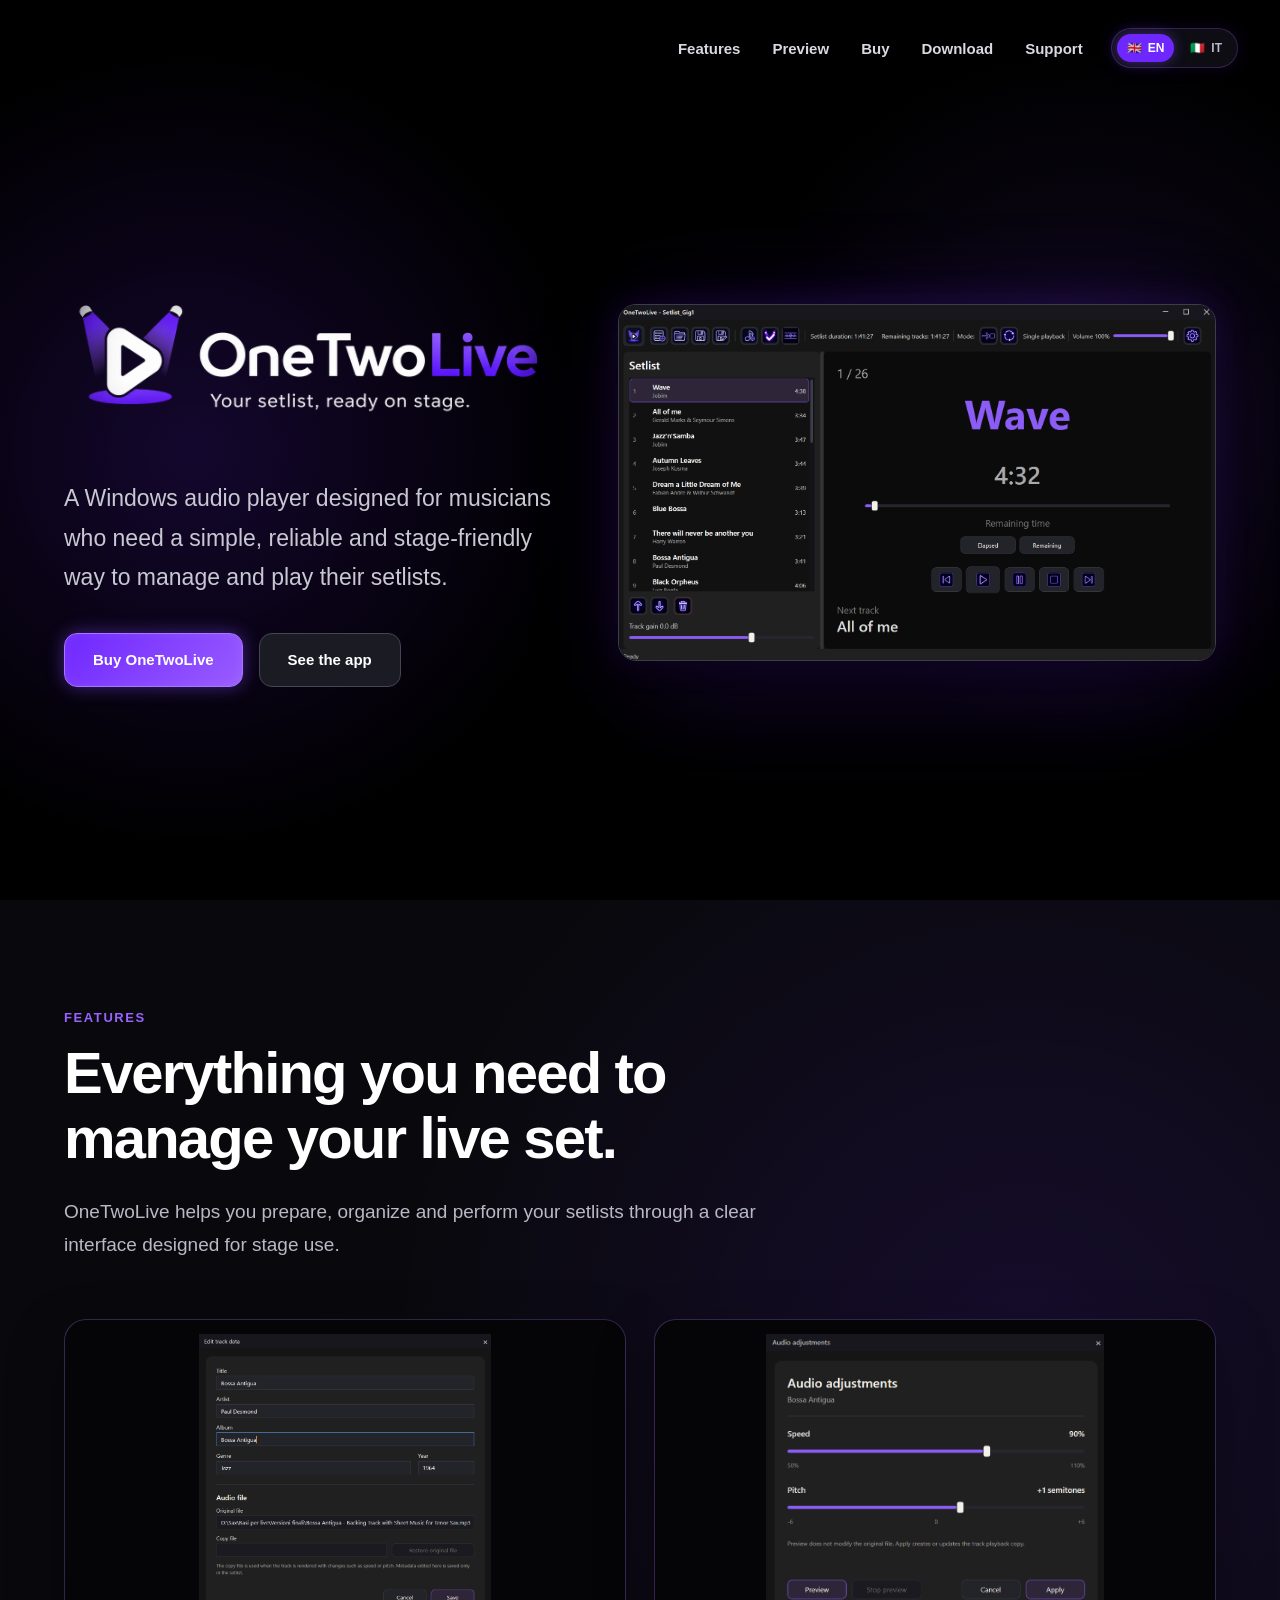
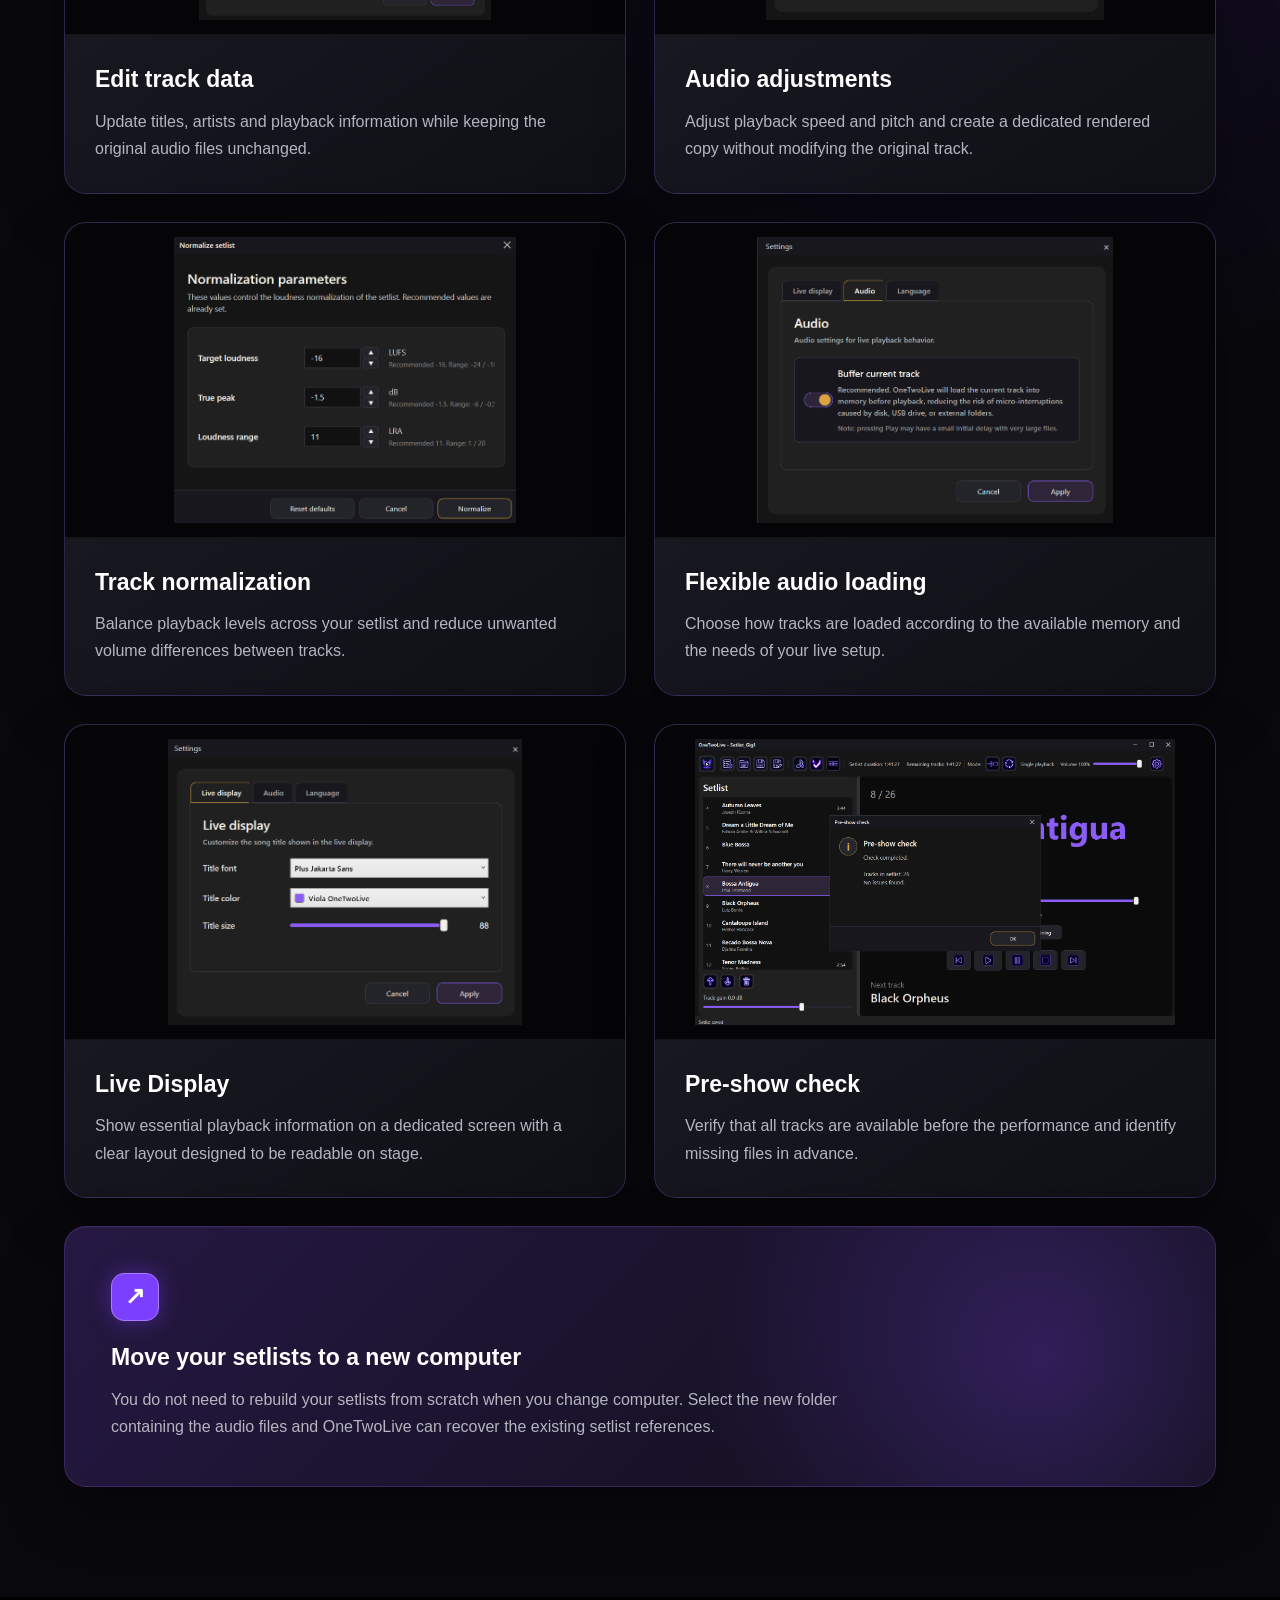
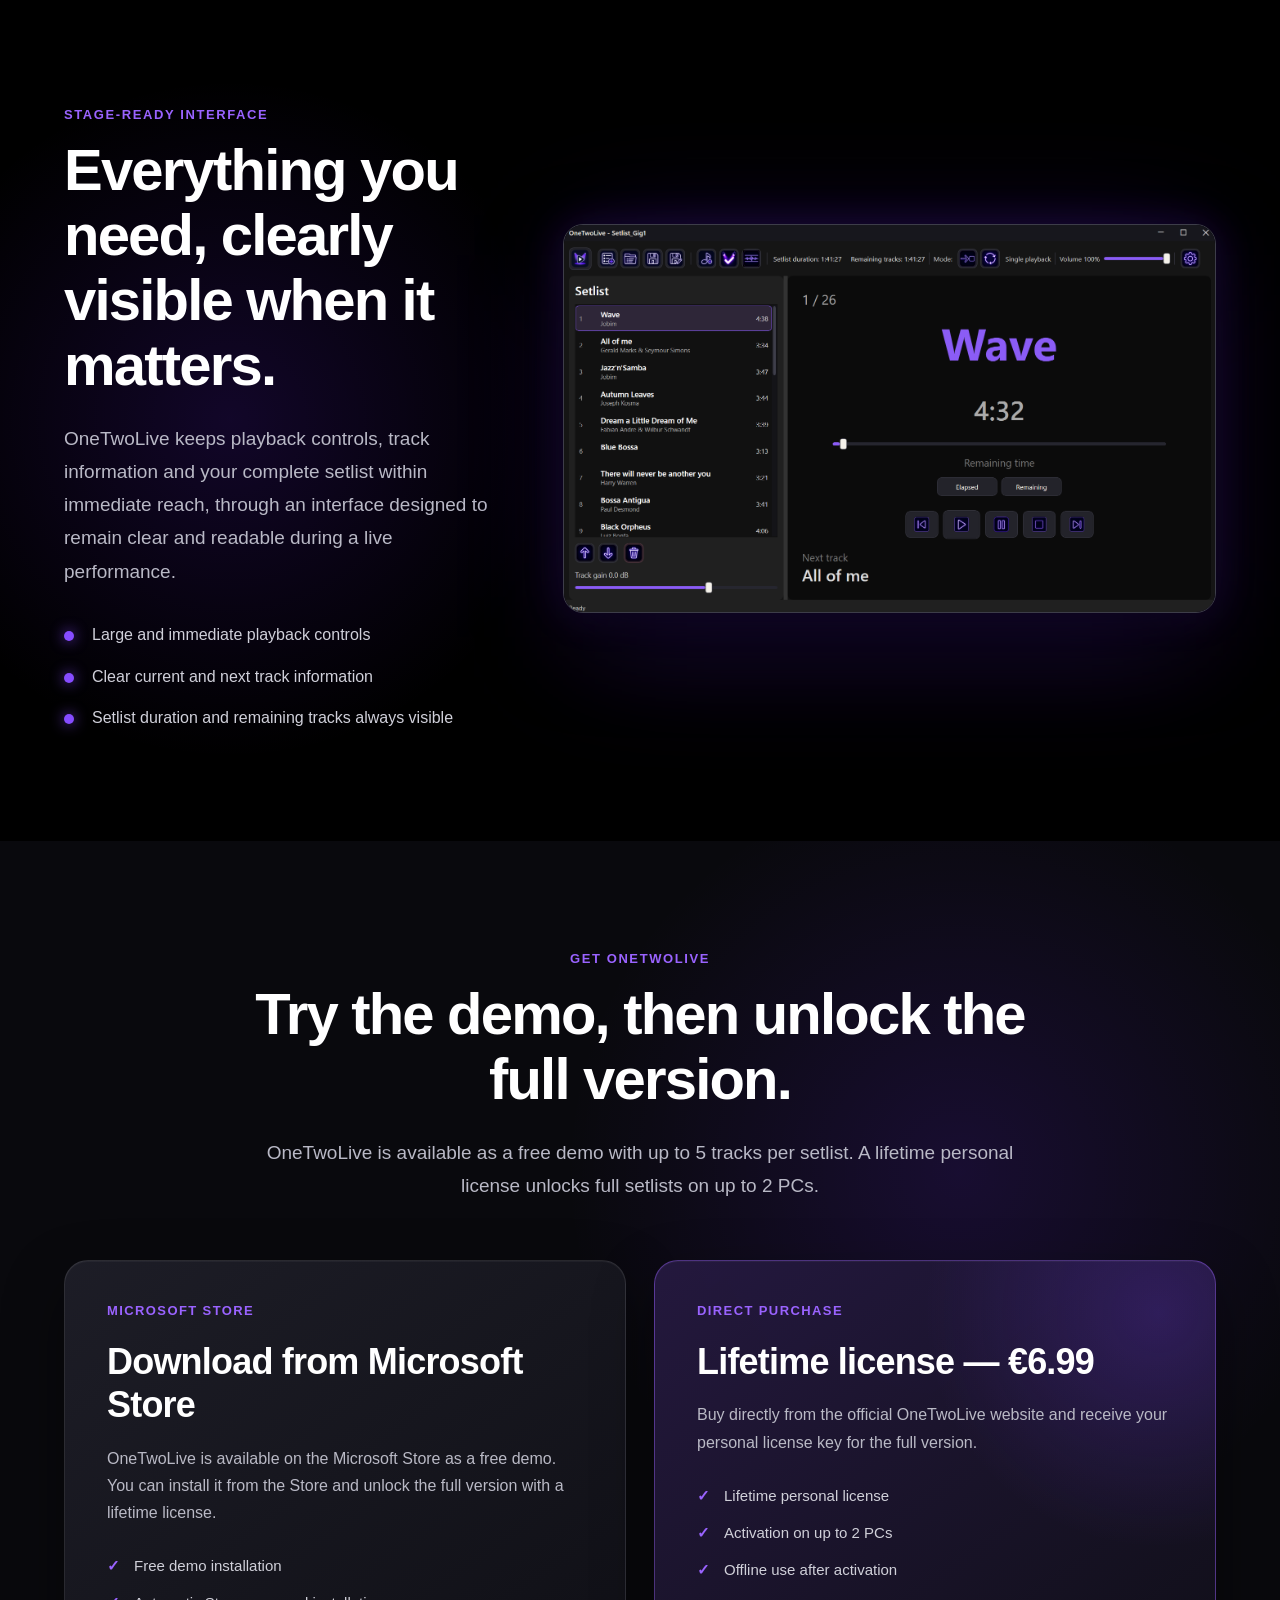
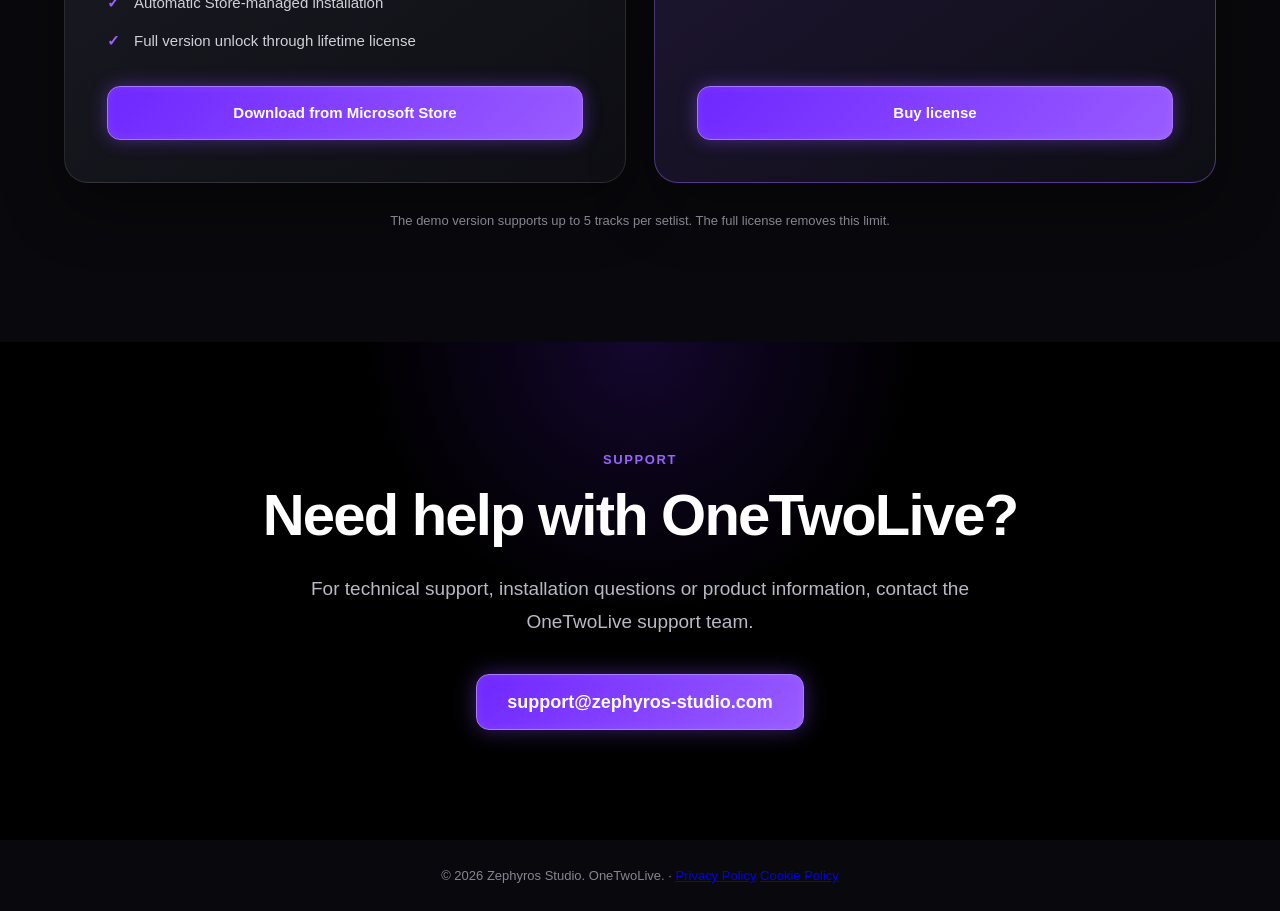
==== commit 82d01c3c: "Add OneTwoLive cookie policy pages" ====
--- a/index.html
+++ b/index.html
@@ -334,6 +334,7 @@
   <p>
     © 2026 Zephyros Studio. OneTwoLive.
     · <a href="/privacy/">Privacy Policy</a>
+      <a href="/cookie-policy/">Cookie Policy</a>
   </p>
 </footer>
 </body>
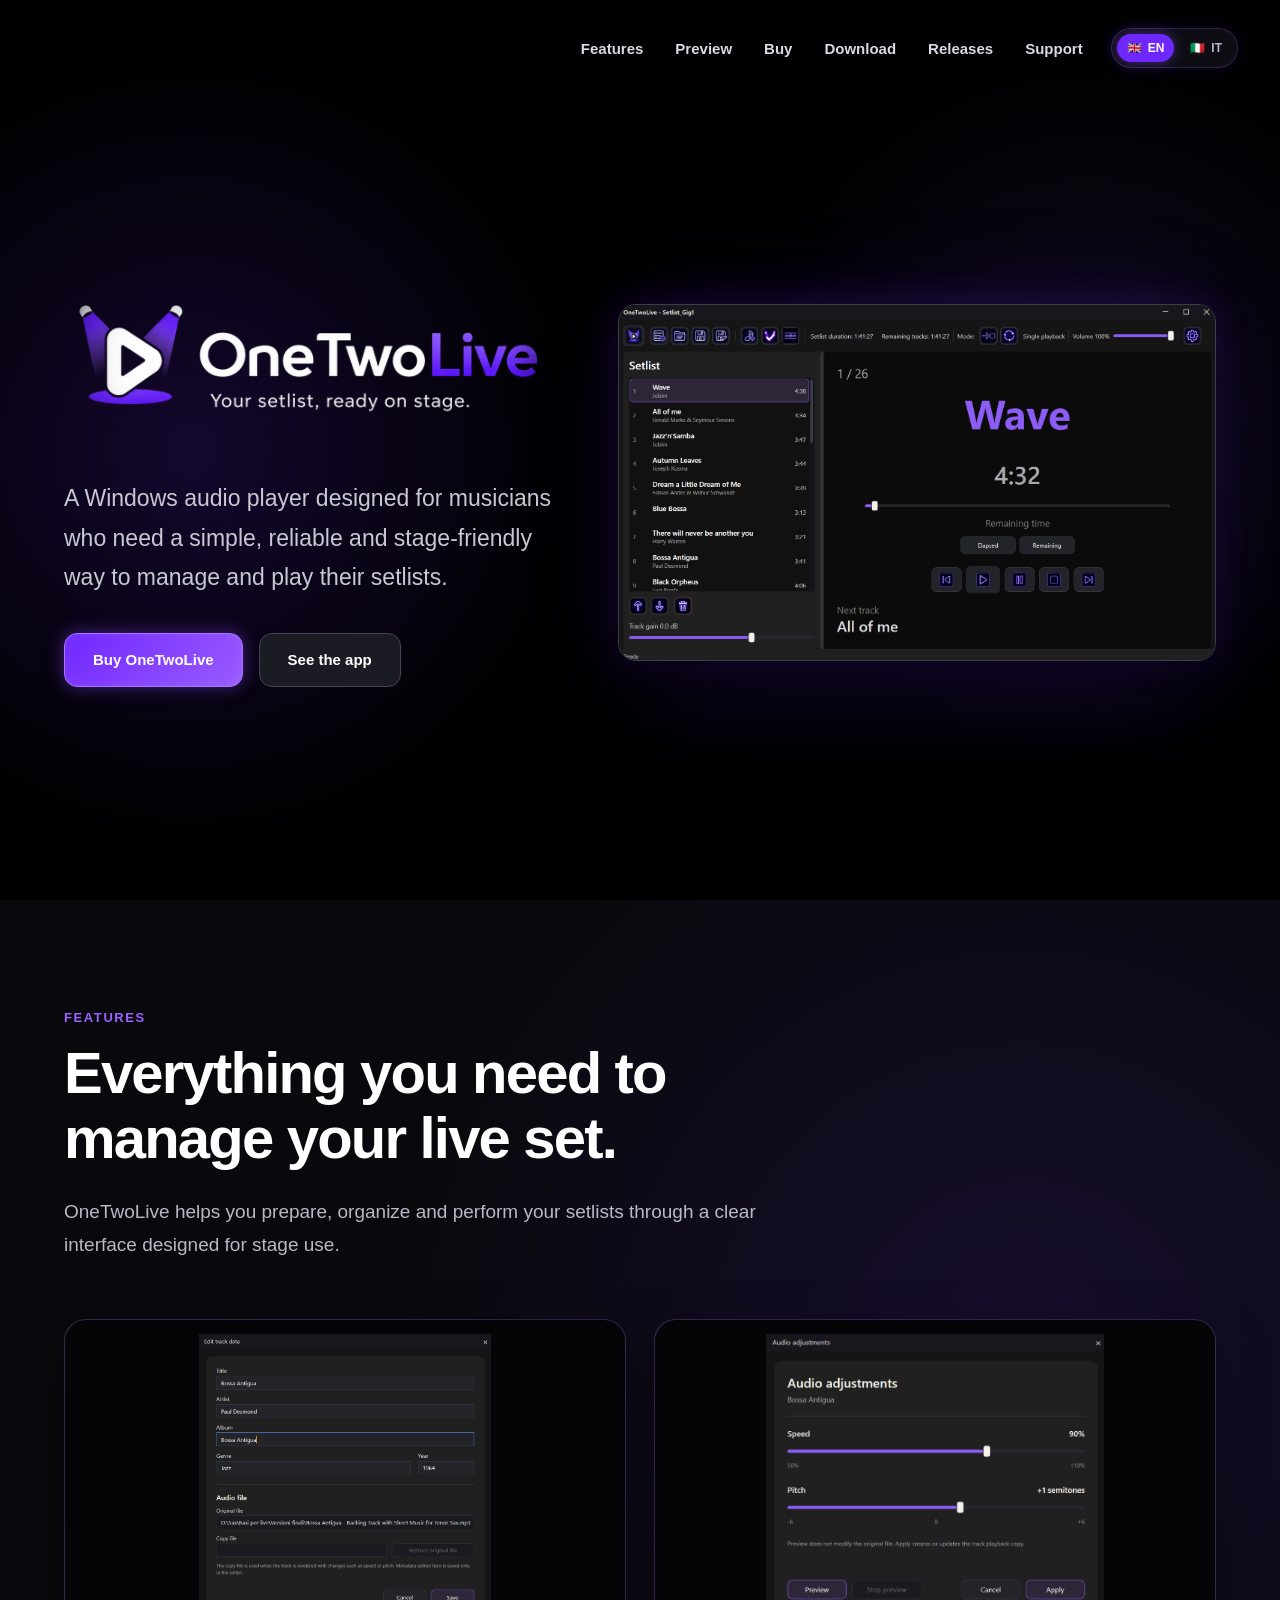
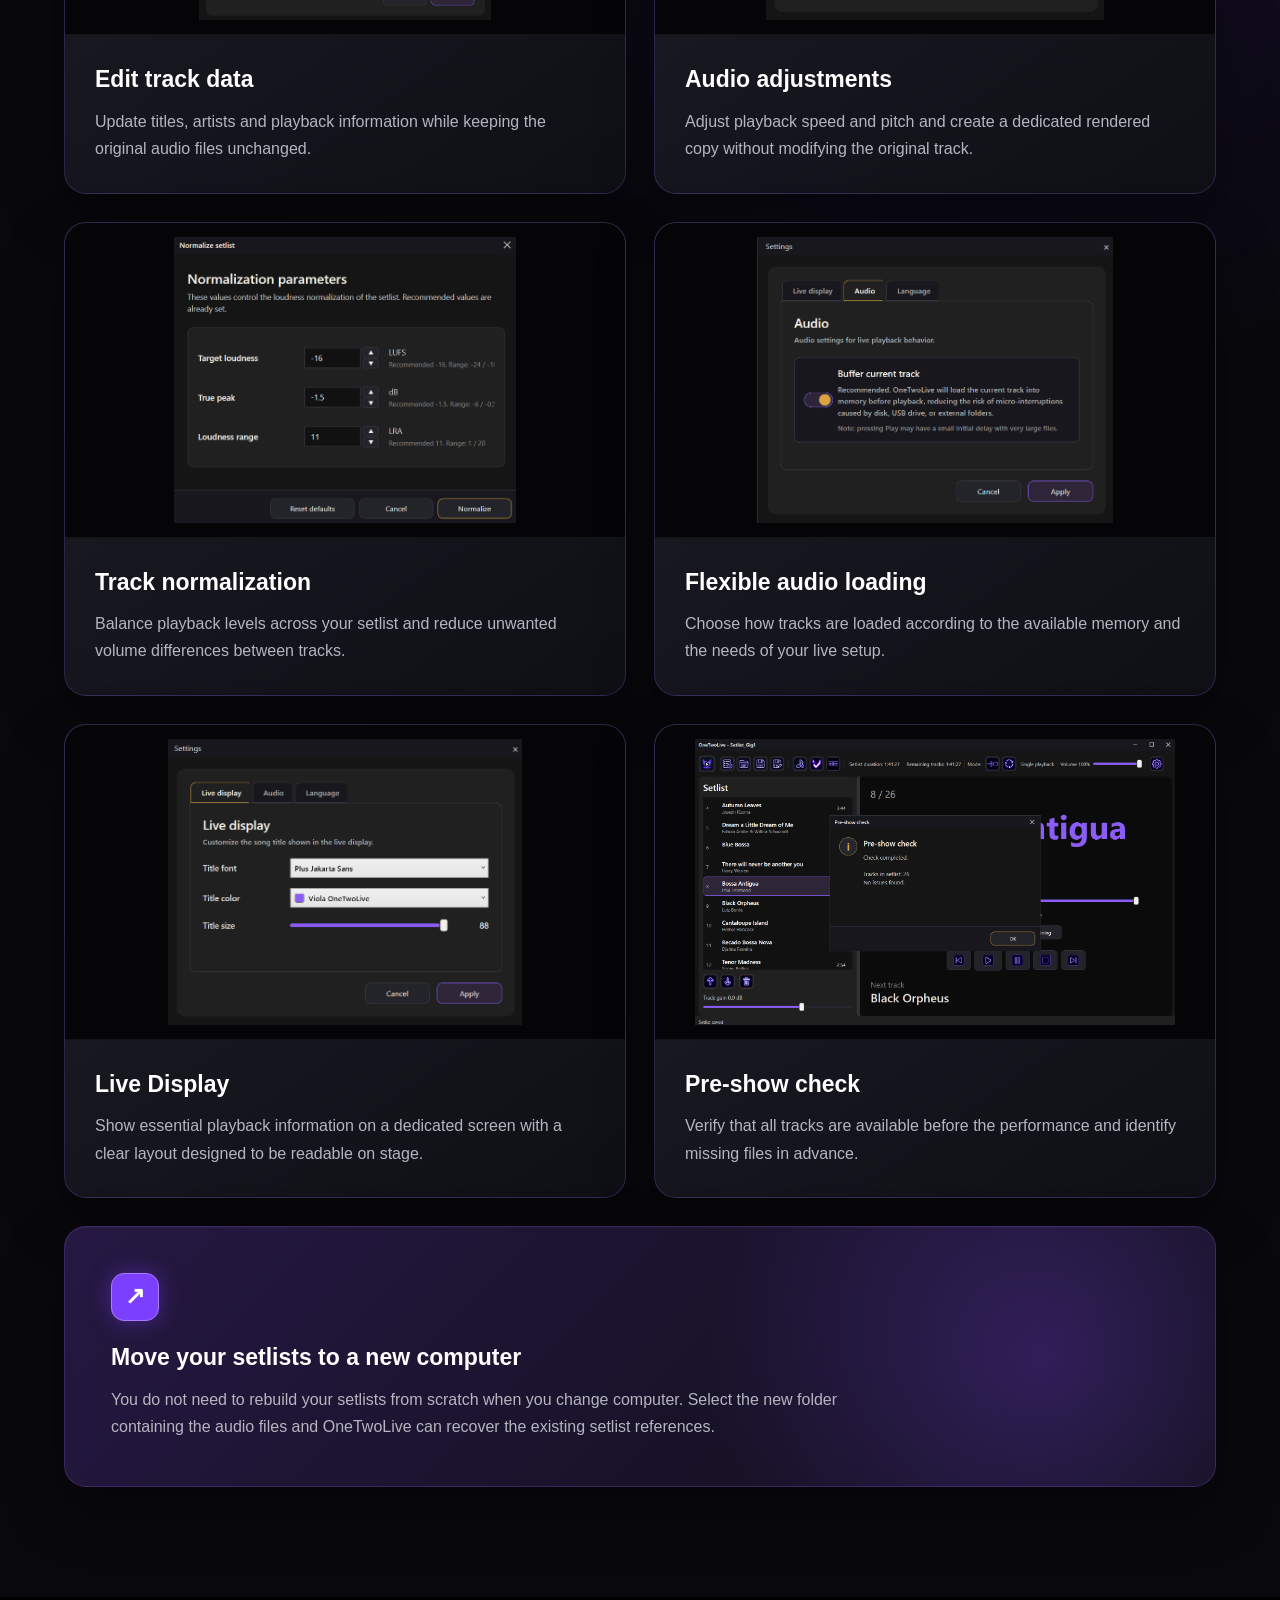
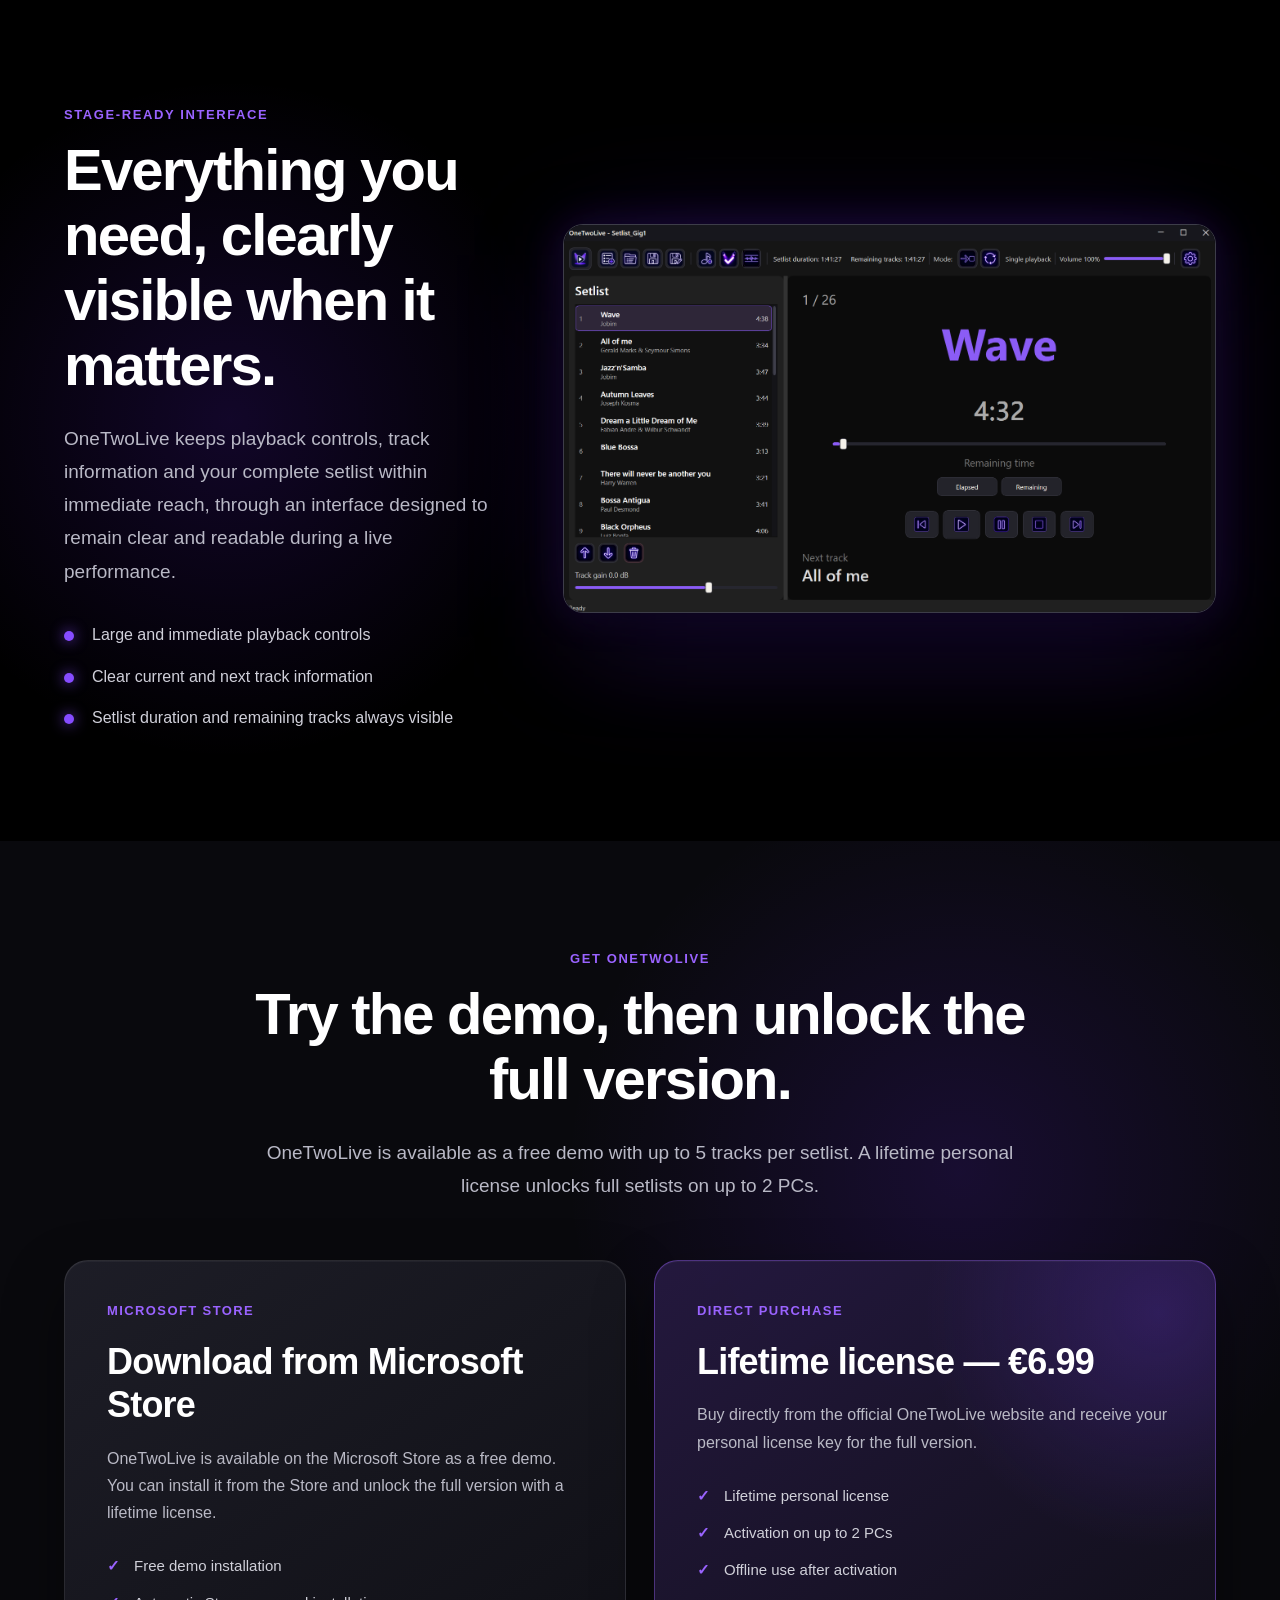
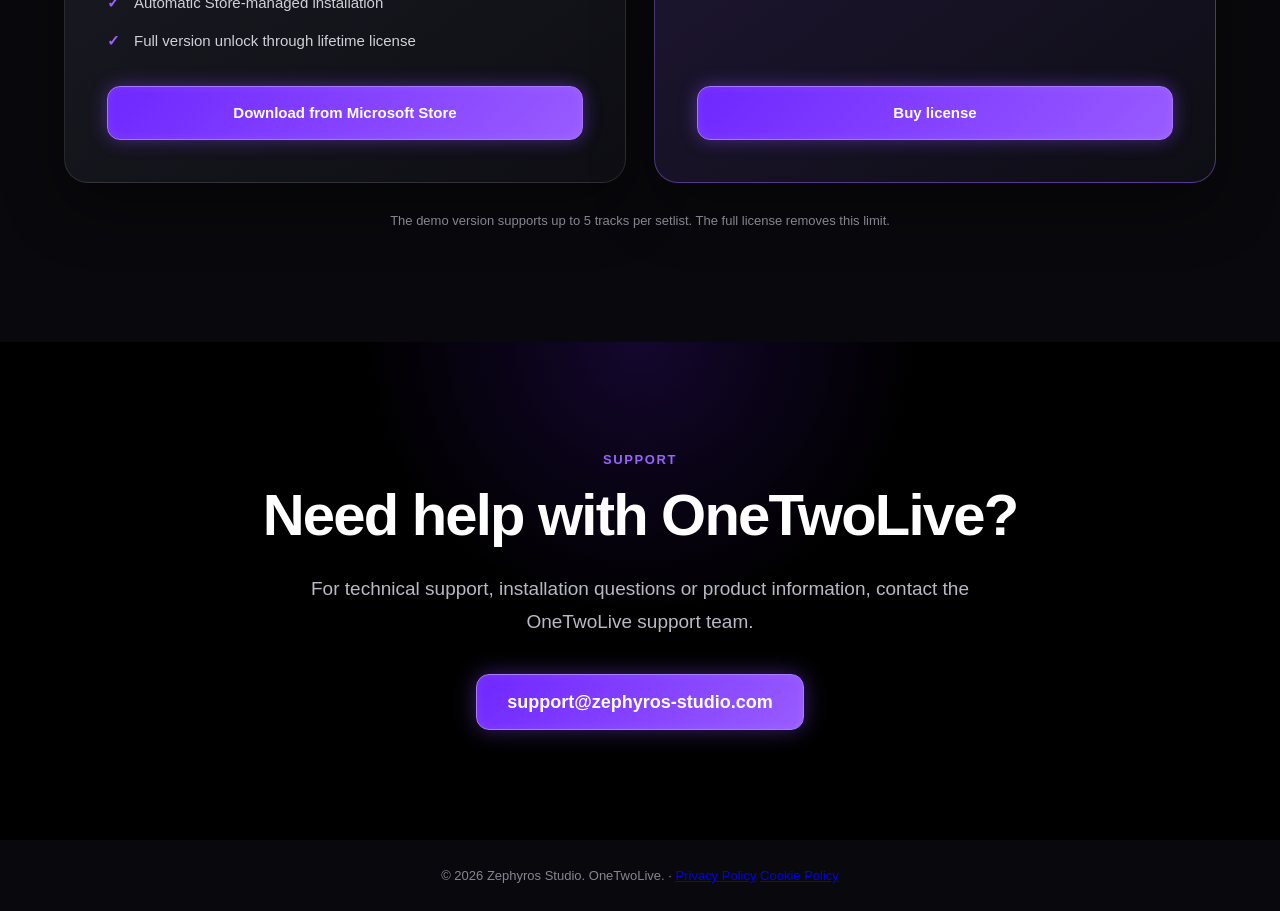
==== commit eff69b25: "Publish OneTwoLive 1.1.0 website update" ====
--- a/index.html
+++ b/index.html
@@ -28,6 +28,7 @@
       <a href="#preview">Preview</a>
       <a href="#buy">Buy</a>
       <a href="download/">Download</a>
+      <a href="releases/">Releases</a>
       <a href="#support">Support</a>
     </nav>
 
--- a/styles.css
+++ b/styles.css
@@ -1110,3 +1110,163 @@
     padding: 28px 24px;
   }
 }
+
+.legal-page-hero {
+  min-height: auto;
+  padding-top: 120px;
+  padding-bottom: 56px;
+}
+
+.legal-page-hero + .info-section {
+  padding-top: 48px;
+}
+
+
+/* Release notes */
+.release-page-hero {
+  min-height: auto;
+  padding-top: 120px;
+  padding-bottom: 64px;
+}
+
+.release-section {
+  padding: 72px 5vw 96px;
+  background: #09090d;
+}
+
+.release-layout {
+  max-width: 980px;
+}
+
+.release-card {
+  margin-bottom: 24px;
+  padding: 34px 36px;
+  background: linear-gradient(145deg, rgba(30, 30, 40, 0.97), rgba(13, 13, 19, 0.99));
+  border: 1px solid rgba(155, 99, 255, 0.22);
+  border-radius: 22px;
+}
+
+.release-card-latest {
+  border-color: rgba(155, 99, 255, 0.52);
+  box-shadow: 0 0 38px rgba(111, 39, 255, 0.14);
+}
+
+.release-card-header {
+  display: flex;
+  align-items: flex-start;
+  justify-content: space-between;
+  gap: 24px;
+  margin-bottom: 18px;
+}
+
+.release-card h2,
+.release-card h3 {
+  margin: 0;
+  color: #ffffff;
+  line-height: 1.15;
+}
+
+.release-card h2 {
+  font-size: clamp(30px, 4vw, 42px);
+}
+
+.release-card h3 {
+  font-size: 26px;
+}
+
+.release-kicker {
+  margin: 0 0 8px;
+  color: #9a63ff;
+  font-size: 12px;
+  font-weight: 800;
+  letter-spacing: 1.2px;
+  text-transform: uppercase;
+}
+
+.release-meta {
+  display: flex;
+  align-items: center;
+  gap: 10px;
+  flex-wrap: wrap;
+  justify-content: flex-end;
+  color: #9696a4;
+  font-size: 13px;
+}
+
+.release-badge {
+  padding: 6px 10px;
+  color: #e8ddff;
+  background: rgba(111, 39, 255, 0.16);
+  border: 1px solid rgba(155, 99, 255, 0.42);
+  border-radius: 999px;
+  font-weight: 800;
+}
+
+.release-summary {
+  margin: 0 0 18px;
+  color: #b9b9c6;
+  font-size: 16px;
+  line-height: 1.7;
+}
+
+.release-list {
+  margin: 0;
+  padding-left: 22px;
+  color: #c9c9d3;
+  font-size: 16px;
+  line-height: 1.7;
+}
+
+.release-list li + li {
+  margin-top: 8px;
+}
+
+.release-list strong {
+  color: #ffffff;
+}
+
+.compact-release-list {
+  margin-top: 8px;
+}
+
+.release-actions {
+  margin-top: 26px;
+}
+
+.release-history-heading {
+  padding: 46px 4px 18px;
+}
+
+.release-history-heading h2 {
+  margin: 0;
+  color: #ffffff;
+  font-size: clamp(30px, 4vw, 42px);
+}
+
+.release-link-note a {
+  color: #bda2ff;
+  text-decoration: none;
+  font-weight: 700;
+}
+
+.release-link-note a:hover {
+  color: #ffffff;
+}
+
+@media (max-width: 700px) {
+  .release-section {
+    padding: 56px 18px 72px;
+  }
+
+  .release-card {
+    padding: 28px 24px;
+  }
+
+  .release-card-header {
+    flex-direction: column;
+  }
+
+  .release-meta {
+    justify-content: flex-start;
+  }
+}
